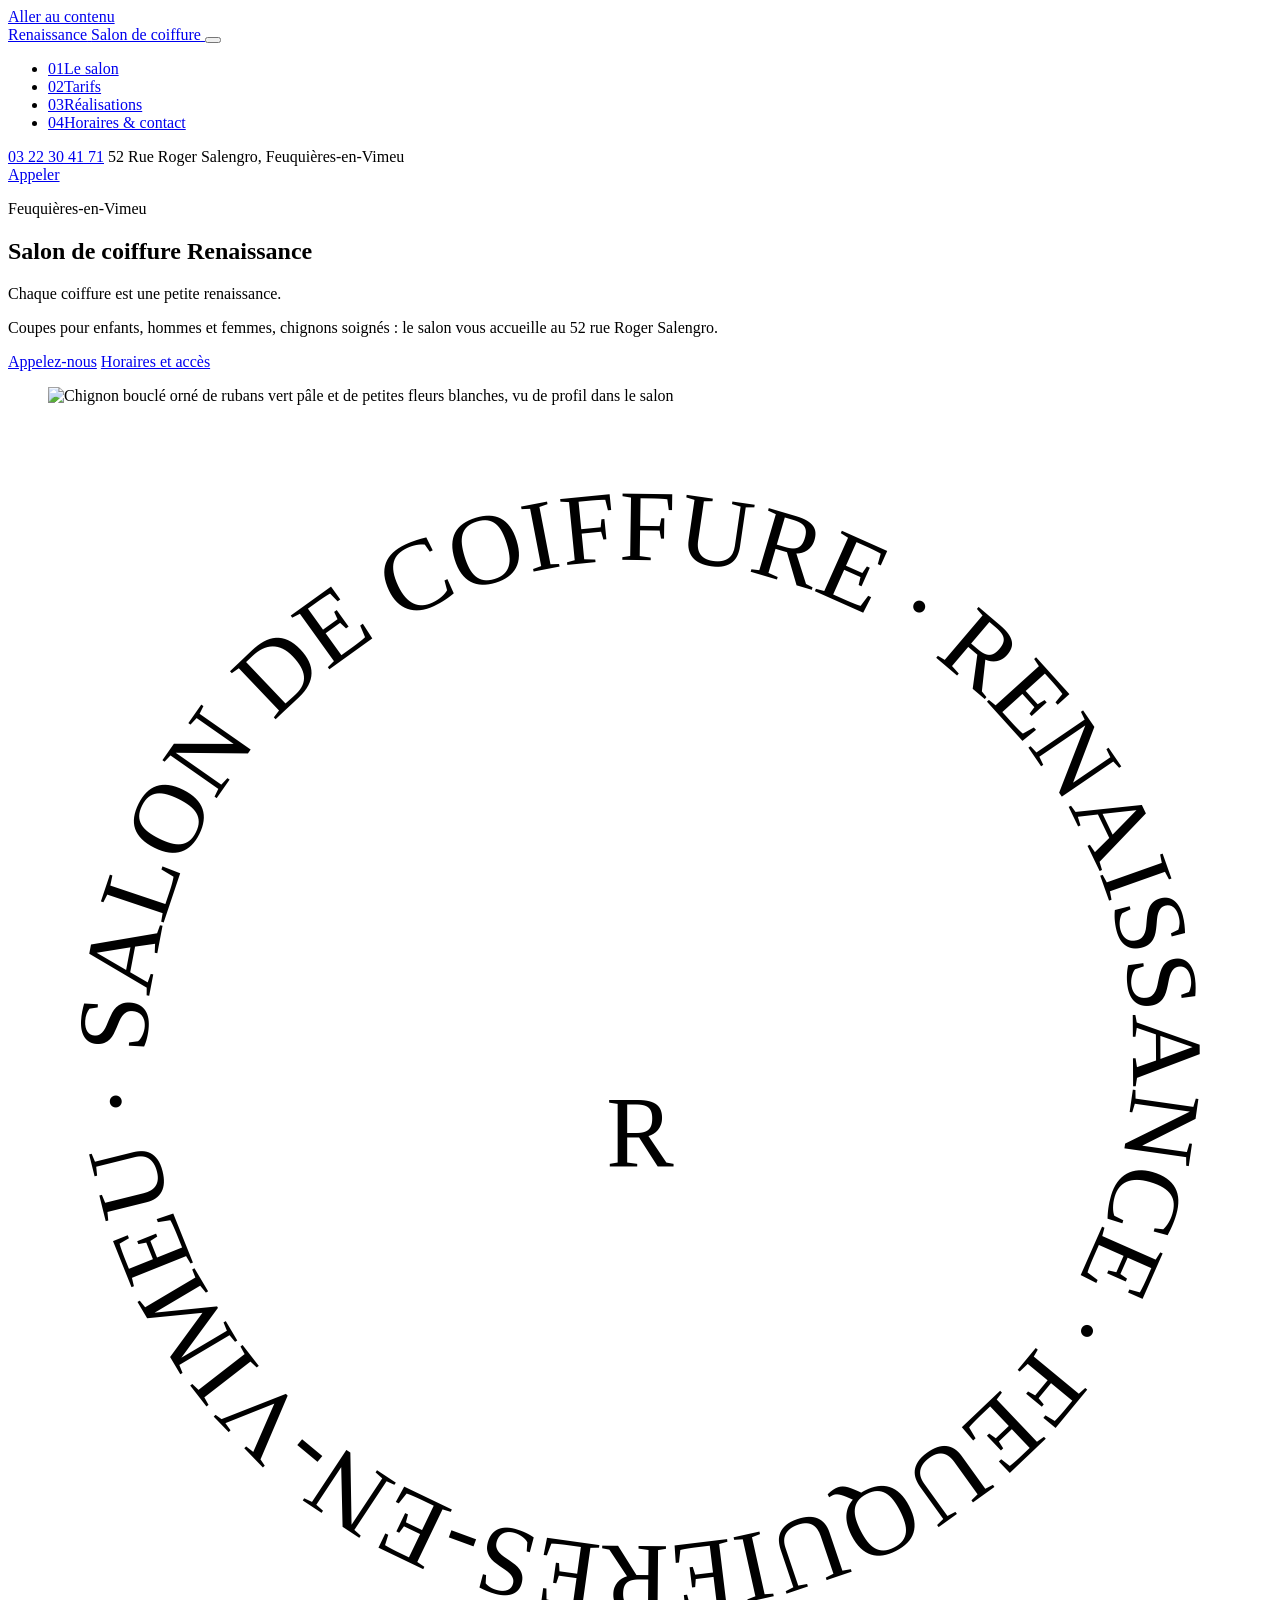
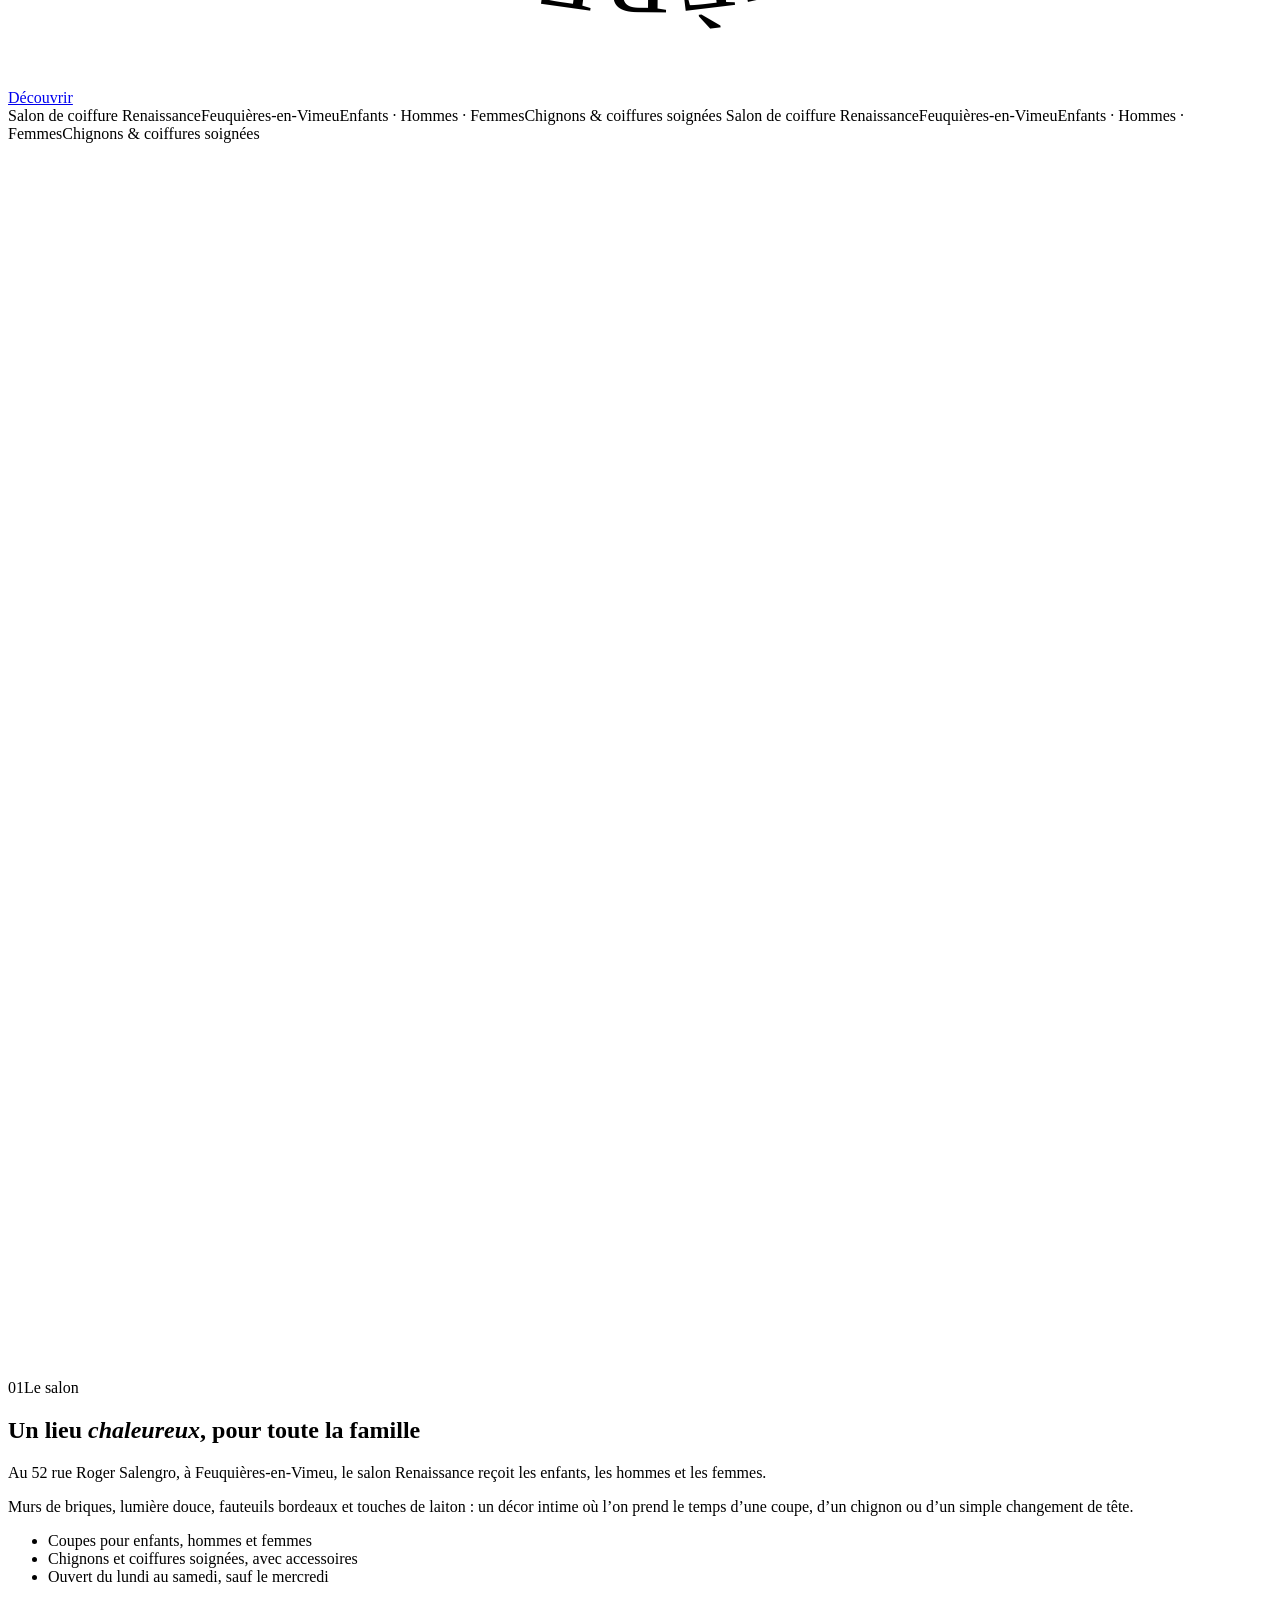
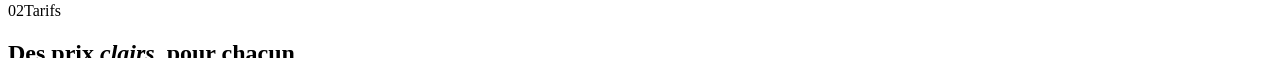
==== index.html @ 2083b1d0 "Add files via upload" ====
<!DOCTYPE html>
<html lang="fr">
<head>
  <meta charset="utf-8">
  <meta name="viewport" content="width=device-width, initial-scale=1">
  <script>
    (function () {
      var d = document.documentElement;
      d.classList.add("js");
      if (!window.matchMedia("(prefers-reduced-motion: reduce)").matches) d.classList.add("anim");
      /* Filet de sécurité : si le script principal ne démarre pas, tout reste visible. */
      setTimeout(function () { if (!window.__salonPret) d.classList.remove("anim"); }, 4000);
    })();
  </script>

  <title>Salon de coiffure Renaissance à Feuquières-en-Vimeu | Enfants, hommes, femmes</title>
  <meta name="description" content="Salon de coiffure Renaissance, 52 rue Roger Salengro à Feuquières-en-Vimeu. Coupes enfant dès 14 €, homme 18 €, femme 30 €. Horaires, tarifs et itinéraire. Appelez le 03 22 30 41 71.">
  <meta name="theme-color" content="#12080d">

  <!-- À COMPLÉTER : remplacer https://www.votre-domaine.fr par l'adresse réelle du site (canonical, Open Graph, sitemap, données structurées) -->
  <link rel="canonical" href="https://www.votre-domaine.fr/">

  <meta property="og:type" content="website">
  <meta property="og:locale" content="fr_FR">
  <meta property="og:site_name" content="Salon de coiffure Renaissance">
  <meta property="og:title" content="Salon de coiffure Renaissance à Feuquières-en-Vimeu">
  <meta property="og:description" content="Coupes pour enfants, hommes et femmes, chignons et coiffures soignées. 52 rue Roger Salengro, Feuquières-en-Vimeu.">
  <meta property="og:url" content="https://www.votre-domaine.fr/">
  <meta property="og:image" content="https://www.votre-domaine.fr/images/og-salon-renaissance.jpg">
  <meta property="og:image:width" content="1200">
  <meta property="og:image:height" content="630">
  <meta property="og:image:alt" content="Chignon orné de fleurs et de rubans réalisé au salon Renaissance">
  <meta name="twitter:card" content="summary_large_image">

  <link rel="preload" href="fonts/cormorant-garamond-latin-300-italic.woff2" as="font" type="font/woff2" crossorigin>
  <link rel="preload" href="fonts/cormorant-garamond-latin-300-normal.woff2" as="font" type="font/woff2" crossorigin>
  <link rel="preload" href="fonts/jost-latin-wght-normal.woff2" as="font" type="font/woff2" crossorigin>
  <link rel="icon" href="favicon.svg" type="image/svg+xml">
  <link rel="stylesheet" href="css/style.css">

  <script type="application/ld+json">
  {
    "@context": "https://schema.org",
    "@type": "HairSalon",
    "name": "Salon de coiffure Renaissance",
    "url": "https://www.votre-domaine.fr/",
    "image": "https://www.votre-domaine.fr/images/og-salon-renaissance.jpg",
    "telephone": "+33322304171",
    "priceRange": "14 € - 30 €",
    "address": {
      "@type": "PostalAddress",
      "streetAddress": "52 Rue Roger Salengro",
      "postalCode": "80210",
      "addressLocality": "Feuquières-en-Vimeu",
      "addressCountry": "FR"
    },
    "openingHoursSpecification": [
      {
        "@type": "OpeningHoursSpecification",
        "dayOfWeek": ["Monday", "Tuesday", "Friday"],
        "opens": "09:00",
        "closes": "19:00"
      },
      {
        "@type": "OpeningHoursSpecification",
        "dayOfWeek": "Thursday",
        "opens": "09:00",
        "closes": "13:00"
      },
      {
        "@type": "OpeningHoursSpecification",
        "dayOfWeek": "Saturday",
        "opens": "08:30",
        "closes": "17:00"
      }
    ]
  }
  </script>
</head>

<body>
  <a class="lien-evitement" href="#contenu">Aller au contenu</a>
  <div class="progression" id="progression" aria-hidden="true"></div>

  <!-- ===== En-tête ===== -->
  <header class="entete entete--menu" id="entete">
    <div class="conteneur entete__interieur">
      <a class="logo" href="#accueil" aria-label="Salon de coiffure Renaissance, retour à l’accueil">
        <span class="logo__nom">Renaissance</span>
        <span class="logo__baseline">Salon de coiffure</span>
      </a>

      <button class="burger" type="button" aria-expanded="false" aria-controls="menu" aria-label="Ouvrir le menu">
        <span class="burger__trait"></span>
        <span class="burger__trait"></span>
      </button>

      <nav class="menu" id="menu" aria-label="Navigation principale">
        <ul class="menu__liste">
          <li style="--i:1"><a href="#salon"><span class="menu__num">01</span>Le salon</a></li>
          <li style="--i:2"><a href="#tarifs"><span class="menu__num">02</span>Tarifs</a></li>
          <li style="--i:3"><a href="#realisations"><span class="menu__num">03</span>Réalisations</a></li>
          <li style="--i:4"><a href="#contact"><span class="menu__num">04</span>Horaires &amp; contact</a></li>
        </ul>
        <div class="menu__pied">
          <a href="tel:+33322304171">03&nbsp;22&nbsp;30&nbsp;41&nbsp;71</a>
          <span>52 Rue Roger Salengro, Feuquières-en-Vimeu</span>
        </div>
      </nav>

      <a class="entete__appel" href="tel:+33322304171">Appeler</a>
    </div>
  </header>

  <main id="contenu">

    <!-- ===== Accueil ===== -->
    <section class="hero" id="accueil" aria-labelledby="titre-accueil">
      <div class="conteneur hero__grille">
        <div class="hero__texte">
          <p class="surtitre" data-reveal>Feuquières-en-Vimeu</p>

          <h1 class="hero__titre" id="titre-accueil" aria-label="Salon de coiffure Renaissance">
            <span class="hero__sur" data-reveal style="--d:.1s">Salon de coiffure</span>
            <span class="hero__nom" data-split data-reveal>Renaissance</span>
          </h1>

          <p class="hero__devise" data-reveal style="--d:.9s">Chaque coiffure est une petite renaissance.</p>
          <p class="hero__lede" data-reveal style="--d:1.05s">Coupes pour enfants, hommes et femmes, chignons soignés : le salon vous accueille au 52 rue Roger Salengro.</p>

          <p class="statut" id="statut" hidden data-reveal style="--d:1.15s">
            <span class="statut__point" aria-hidden="true"></span>
            <span id="statut-texte"></span>
          </p>

          <div class="actions" data-reveal style="--d:1.25s">
            <a class="bouton bouton--or" href="tel:+33322304171"><span>Appelez-nous</span></a>
            <a class="bouton bouton--ligne" href="#contact"><span>Horaires et accès</span></a>
          </div>
        </div>

        <div class="hero__visuel">
          <div class="cadre-or">
            <figure class="arche" data-reveal="image" style="--d:.2s">
              <div class="parallaxe" data-parallax="1">
                <img
                  src="images/chignon-fleurs-profil-800.webp"
                  srcset="images/chignon-fleurs-profil-480.webp 480w, images/chignon-fleurs-profil-800.webp 800w, images/chignon-fleurs-profil-1200.webp 1200w"
                  sizes="(min-width: 900px) 440px, 80vw"
                  width="800" height="1067"
                  fetchpriority="high"
                  alt="Chignon bouclé orné de rubans vert pâle et de petites fleurs blanches, vu de profil dans le salon">
              </div>
            </figure>
          </div>

          <svg class="sceau" viewBox="0 0 200 200" aria-hidden="true" focusable="false">
            <defs>
              <path id="cercle" d="M100,100 m-78,0 a78,78 0 1,1 156,0 a78,78 0 1,1 -156,0"/>
            </defs>
            <text>
              <textPath href="#cercle" textLength="484" lengthAdjust="spacing">SALON DE COIFFURE · RENAISSANCE · FEUQUIÈRES-EN-VIMEU ·</textPath>
            </text>
            <text class="sceau__r" x="100" y="118" text-anchor="middle">R</text>
          </svg>
        </div>
      </div>

      <a class="hero__defiler" href="#salon" aria-label="Découvrir le salon">
        <span>Découvrir</span>
        <span class="hero__defiler-trait" aria-hidden="true"></span>
      </a>
    </section>

    <!-- ===== Bandeau défilant ===== -->
    <div class="ruban" aria-hidden="true">
      <div class="ruban__piste">
        <span>Salon de coiffure Renaissance</span><i></i><span>Feuquières-en-Vimeu</span><i></i><span>Enfants · Hommes · Femmes</span><i></i><span>Chignons &amp; coiffures soignées</span><i></i>
        <span>Salon de coiffure Renaissance</span><i></i><span>Feuquières-en-Vimeu</span><i></i><span>Enfants · Hommes · Femmes</span><i></i><span>Chignons &amp; coiffures soignées</span><i></i>
      </div>
    </div>

    <!-- ===== Le salon ===== -->
    <section class="section section--ivoire" id="salon" aria-labelledby="titre-salon">
      <div class="conteneur salon__grille">
        <div class="salon__visuel">
          <div class="cadre-or cadre-or--bas">
            <figure class="arche" data-reveal="image">
              <div class="parallaxe" data-parallax="1">
                <img
                  src="images/coiffeuse-salon-chignon-800.webp"
                  srcset="images/coiffeuse-salon-chignon-480.webp 480w, images/coiffeuse-salon-chignon-800.webp 800w, images/coiffeuse-salon-chignon-1200.webp 1200w"
                  sizes="(min-width: 900px) 40vw, 80vw"
                  width="800" height="1200"
                  loading="lazy"
                  alt="Une coiffeuse du salon fixe un chignon bouclé aux reflets rouges avec de la laque, devant un mur de briques et un grand miroir">
              </div>
            </figure>
          </div>
        </div>

        <div class="salon__texte">
          <p class="numero" data-reveal><span class="numero__n">01</span><span class="numero__ligne"></span>Le salon</p>
          <h2 id="titre-salon" data-reveal style="--d:.08s">Un lieu <em>chaleureux</em>, pour toute la famille</h2>
          <p data-reveal style="--d:.16s">Au 52 rue Roger Salengro, à Feuquières-en-Vimeu, le salon Renaissance reçoit les enfants, les hommes et les femmes.</p>
          <p data-reveal style="--d:.24s">Murs de briques, lumière douce, fauteuils bordeaux et touches de laiton : un décor intime où l’on prend le temps d’une coupe, d’un chignon ou d’un simple changement de tête.</p>

          <ul class="atouts">
            <li data-reveal style="--d:.32s">Coupes pour enfants, hommes et femmes</li>
            <li data-reveal style="--d:.4s">Chignons et coiffures soignées, avec accessoires</li>
            <li data-reveal style="--d:.48s">Ouvert du lundi au samedi, sauf le mercredi</li>
          </ul>
        </div>
      </div>
    </section>

    <!-- ===== Tarifs ===== -->
    <section class="section section--nuit section--arches" id="tarifs" aria-labelledby="titre-tarifs">
      <div class="conteneur tarifs">
        <div class="tarifs__entete">
          <p class="numero" data-reveal><span class="numero__n">02</span><span class="numero__ligne"></span>Tarifs</p>
          <h2 id="titre-tarifs" data-reveal style="--d:.08s">Des prix <em>clairs</em>, pour chacun</h2>
          <p data-reveal style="--d:.16s">Les tarifs du salon, selon le public.</p>
          <!-- À COMPLÉTER : préciser ce que comprend chaque tarif (coupe seule, shampoing, brushing…) -->
        </div>

        <ul class="tarifs__liste">
          <li class="tarif" data-reveal>
            <span class="tarif__nom">Enfant</span>
            <span class="tarif__trait" aria-hidden="true"></span>
            <span class="tarif__prix">14&nbsp;€</span>
          </li>
          <li class="tarif" data-reveal style="--d:.12s">
            <span class="tarif__nom">Homme</span>
            <span class="tarif__trait" aria-hidden="true"></span>
            <span class="tarif__prix">18&nbsp;€</span>
          </li>
          <li class="tarif" data-reveal style="--d:.24s">
            <span class="tarif__nom">Femme</span>
            <span class="tarif__trait" aria-hidden="true"></span>
            <span class="tarif__prix">30&nbsp;€</span>
          </li>
        </ul>

        <p class="tarifs__note" data-reveal style="--d:.3s">Une question sur une prestation ou un tarif ? Appelez le salon au <a href="tel:+33322304171">03&nbsp;22&nbsp;30&nbsp;41&nbsp;71</a>.</p>
      </div>
    </section>

    <!-- ===== Réalisations ===== -->
    <section class="section section--ivoire" id="realisations" aria-labelledby="titre-realisations">
      <div class="conteneur">
        <div class="entete-section">
          <div>
            <p class="numero" data-reveal><span class="numero__n">03</span><span class="numero__ligne"></span>Réalisations</p>
            <h2 id="titre-realisations" data-reveal style="--d:.08s">Quelques <em>coiffures</em> du salon</h2>
          </div>
          <p data-reveal style="--d:.16s">Carrés, boucles, chignons fleuris : un aperçu du travail réalisé au salon. Touchez une photo pour l’agrandir.</p>
        </div>

        <ul class="galerie">
          <li class="galerie__case galerie__case--1">
            <button class="galerie__item" type="button"
              data-grand="images/coupe-carre-meches-1200.webp"
              data-legende="Carré structuré, mèches caramel"
              data-alt="Vue de dos d’un carré court et arrondi aux mèches caramel, nuque dégradée, dans le salon">
              <span class="galerie__cadre" data-reveal="image">
                <img src="images/coupe-carre-meches-800.webp"
                  srcset="images/coupe-carre-meches-480.webp 480w, images/coupe-carre-meches-800.webp 800w"
                  sizes="(min-width: 900px) 24vw, 45vw"
                  width="800" height="1067" loading="lazy"
                  alt="Vue de dos d’un carré court et arrondi aux mèches caramel, nuque dégradée, dans le salon">
              </span>
              <span class="galerie__legende">Carré structuré, mèches caramel</span>
            </button>
          </li>
          <li class="galerie__case galerie__case--2">
            <button class="galerie__item" type="button"
              data-grand="images/coupe-boucles-degrade-1200.webp"
              data-legende="Dessus bouclé, nuque dégradée"
              data-alt="Vue de dos d’une coupe courte avec un dessus aux boucles serrées et une nuque dégradée, résultat après la coiffure">
              <span class="galerie__cadre" data-reveal="image" style="--d:.12s">
                <img src="images/coupe-boucles-degrade-800.webp"
                  srcset="images/coupe-boucles-degrade-480.webp 480w, images/coupe-boucles-degrade-800.webp 800w"
                  sizes="(min-width: 900px) 24vw, 45vw"
                  width="800" height="955" loading="lazy"
                  alt="Vue de dos d’une coupe courte avec un dessus aux boucles serrées et une nuque dégradée, résultat après la coiffure">
              </span>
              <span class="galerie__legende">Dessus bouclé, nuque dégradée</span>
            </button>
          </li>
          <li class="galerie__case galerie__case--3">
            <button class="galerie__item" type="button"
              data-grand="images/chignon-fleurs-dos-1200.webp"
              data-legende="Chignon aux rubans et petites fleurs"
              data-alt="Vue de dos d’un chignon bouclé décoré de rubans vert pâle et de petites fleurs blanches sur une tige dorée">
              <span class="galerie__cadre" data-reveal="image" style="--d:.24s">
                <img src="images/chignon-fleurs-dos-800.webp"
                  srcset="images/chignon-fleurs-dos-480.webp 480w, images/chignon-fleurs-dos-800.webp 800w"
                  sizes="(min-width: 900px) 24vw, 45vw"
                  width="800" height="1067" loading="lazy"
                  alt="Vue de dos d’un chignon bouclé décoré de rubans vert pâle et de petites fleurs blanches sur une tige dorée">
              </span>
              <span class="galerie__legende">Chignon aux rubans et petites fleurs</span>
            </button>
          </li>
          <li class="galerie__case galerie__case--4">
            <button class="galerie__item" type="button"
              data-grand="images/coiffeuse-mains-boucles-1200.webp"
              data-legende="Boucles souples, mèches blondes"
              data-alt="Les mains d’une coiffeuse façonnent le haut d’une longue chevelure bouclée aux mèches blondes">
              <span class="galerie__cadre" data-reveal="image" style="--d:.36s">
                <img src="images/coiffeuse-mains-boucles-800.webp"
                  srcset="images/coiffeuse-mains-boucles-480.webp 480w, images/coiffeuse-mains-boucles-800.webp 800w"
                  sizes="(min-width: 900px) 24vw, 45vw"
                  width="800" height="1200" loading="lazy"
                  alt="Les mains d’une coiffeuse façonnent le haut d’une longue chevelure bouclée aux mèches blondes">
              </span>
              <span class="galerie__legende">Boucles souples, mèches blondes</span>
            </button>
          </li>
        </ul>
      </div>
    </section>

    <!-- ===== Horaires & contact ===== -->
    <section class="section section--noir section--arches" id="contact" aria-labelledby="titre-contact">
      <div class="conteneur contact">
        <div class="contact__texte">
          <p class="numero" data-reveal><span class="numero__n">04</span><span class="numero__ligne"></span>Horaires &amp; contact</p>
          <h2 id="titre-contact" data-reveal style="--d:.08s">Passez nous voir, <em>ou appelez-nous</em></h2>
          <p data-reveal style="--d:.16s">Une question, un renseignement ? Le plus simple reste un coup de téléphone.</p>

          <a class="contact__tel" href="tel:+33322304171" data-reveal style="--d:.24s">03&nbsp;22&nbsp;30&nbsp;41&nbsp;71</a>

          <address class="contact__adresse" data-reveal style="--d:.32s">
            Salon de coiffure Renaissance<br>
            52 Rue Roger Salengro<br>
            80210 Feuquières-en-Vimeu
          </address>
          <!-- À COMPLÉTER : adresse e-mail du salon. Aucun e-mail n'était fourni dans le document.
          <p class="contact__mail"><a href="mailto:ADRESSE@A-COMPLETER.fr">ADRESSE@A-COMPLETER.fr</a></p>
          (puis ajouter un bouton « Écrivez-nous » : <a class="bouton bouton--ligne" href="mailto:ADRESSE@A-COMPLETER.fr"><span>Écrivez-nous</span></a>)
          -->

          <div class="actions" data-reveal style="--d:.4s">
            <a class="bouton bouton--or" href="tel:+33322304171"><span>Appelez-nous</span></a>
            <a class="bouton bouton--ligne" href="https://www.google.com/maps/dir/?api=1&amp;destination=52+Rue+Roger+Salengro+80210+Feuqui%C3%A8res-en-Vimeu" target="_blank" rel="noopener"><span>Itinéraire Google&nbsp;Maps</span></a>
            <a class="bouton bouton--ligne" href="https://www.openstreetmap.org/search?query=52%20Rue%20Roger%20Salengro%2C%2080210%20Feuqui%C3%A8res-en-Vimeu" target="_blank" rel="noopener"><span>OpenStreetMap</span></a>
          </div>
        </div>

        <div class="horaires-carte" data-reveal style="--d:.2s">
          <h3>Horaires d’ouverture</h3>
          <table class="horaires" id="horaires">
            <caption class="visuellement-cache">Horaires d’ouverture du salon</caption>
            <tbody>
              <tr data-jour="1"><th scope="row">Lundi</th><td>9 h – 19 h</td></tr>
              <tr data-jour="2"><th scope="row">Mardi</th><td>9 h – 19 h</td></tr>
              <tr data-jour="3" class="ferme"><th scope="row">Mercredi</th><td>Fermé</td></tr>
              <tr data-jour="4"><th scope="row">Jeudi</th><td>9 h – 13 h</td></tr>
              <tr data-jour="5"><th scope="row">Vendredi</th><td>9 h – 19 h</td></tr>
              <tr data-jour="6"><th scope="row">Samedi</th><td>8 h 30 – 17 h</td></tr>
              <tr data-jour="0" class="ferme"><th scope="row">Dimanche</th><td>Fermé</td></tr>
            </tbody>
          </table>
        </div>
      </div>
    </section>
  </main>

  <!-- ===== Pied de page ===== -->
  <footer class="pied">
    <div class="conteneur">
      <p class="pied__mot" aria-hidden="true">Renaissance</p>
      <div class="pied__grille">
        <div>
          <p class="pied__titre">Salon de coiffure Renaissance</p>
          <address>52 Rue Roger Salengro<br>80210 Feuquières-en-Vimeu</address>
        </div>
        <ul>
          <li><a href="#salon">Le salon</a></li>
          <li><a href="#tarifs">Tarifs</a></li>
          <li><a href="#realisations">Réalisations</a></li>
          <li><a href="#contact">Horaires &amp; contact</a></li>
        </ul>
        <ul>
          <li><a href="tel:+33322304171">03 22 30 41 71</a></li>
          <li><a href="mentions-legales.html">Mentions légales</a></li>
        </ul>
      </div>
      <p class="pied__bas">© 2026 Salon de coiffure Renaissance. Photographies : salon Renaissance et Laurie Photographie.</p>
    </div>
  </footer>

  <!-- Barre d'appel visible sur mobile -->
  <div class="barre-mobile">
    <a class="bouton bouton--or" href="tel:+33322304171"><span>Appelez-nous</span></a>
    <a class="bouton bouton--ligne" href="https://www.google.com/maps/dir/?api=1&amp;destination=52+Rue+Roger+Salengro+80210+Feuqui%C3%A8res-en-Vimeu" target="_blank" rel="noopener"><span>Itinéraire</span></a>
  </div>

  <!-- Visionneuse photo -->
  <dialog class="lightbox" id="lightbox" aria-label="Photo agrandie" data-lenis-prevent>
    <button class="lightbox__fermer" type="button" id="lightbox-fermer" aria-label="Fermer">
      <span></span><span></span>
    </button>
    <button class="lightbox__nav lightbox__nav--prec" type="button" id="lightbox-prec" aria-label="Photo précédente">
      <svg viewBox="0 0 24 24" fill="none" stroke="currentColor" stroke-width="1.5" stroke-linecap="round" stroke-linejoin="round" aria-hidden="true"><path d="M15 5l-7 7 7 7"/></svg>
    </button>
    <figure class="lightbox__figure">
      <img id="lightbox-image" alt="" width="1200" height="1600">
      <figcaption class="lightbox__pied">
        <span id="lightbox-legende"></span>
        <span class="lightbox__compteur" id="lightbox-compteur"></span>
      </figcaption>
    </figure>
    <button class="lightbox__nav lightbox__nav--suiv" type="button" id="lightbox-suiv" aria-label="Photo suivante">
      <svg viewBox="0 0 24 24" fill="none" stroke="currentColor" stroke-width="1.5" stroke-linecap="round" stroke-linejoin="round" aria-hidden="true"><path d="M9 5l7 7-7 7"/></svg>
    </button>
  </dialog>

  <script src="js/vendor/lenis.min.js"></script>
  <script src="js/main.js" defer></script>
</body>
</html>
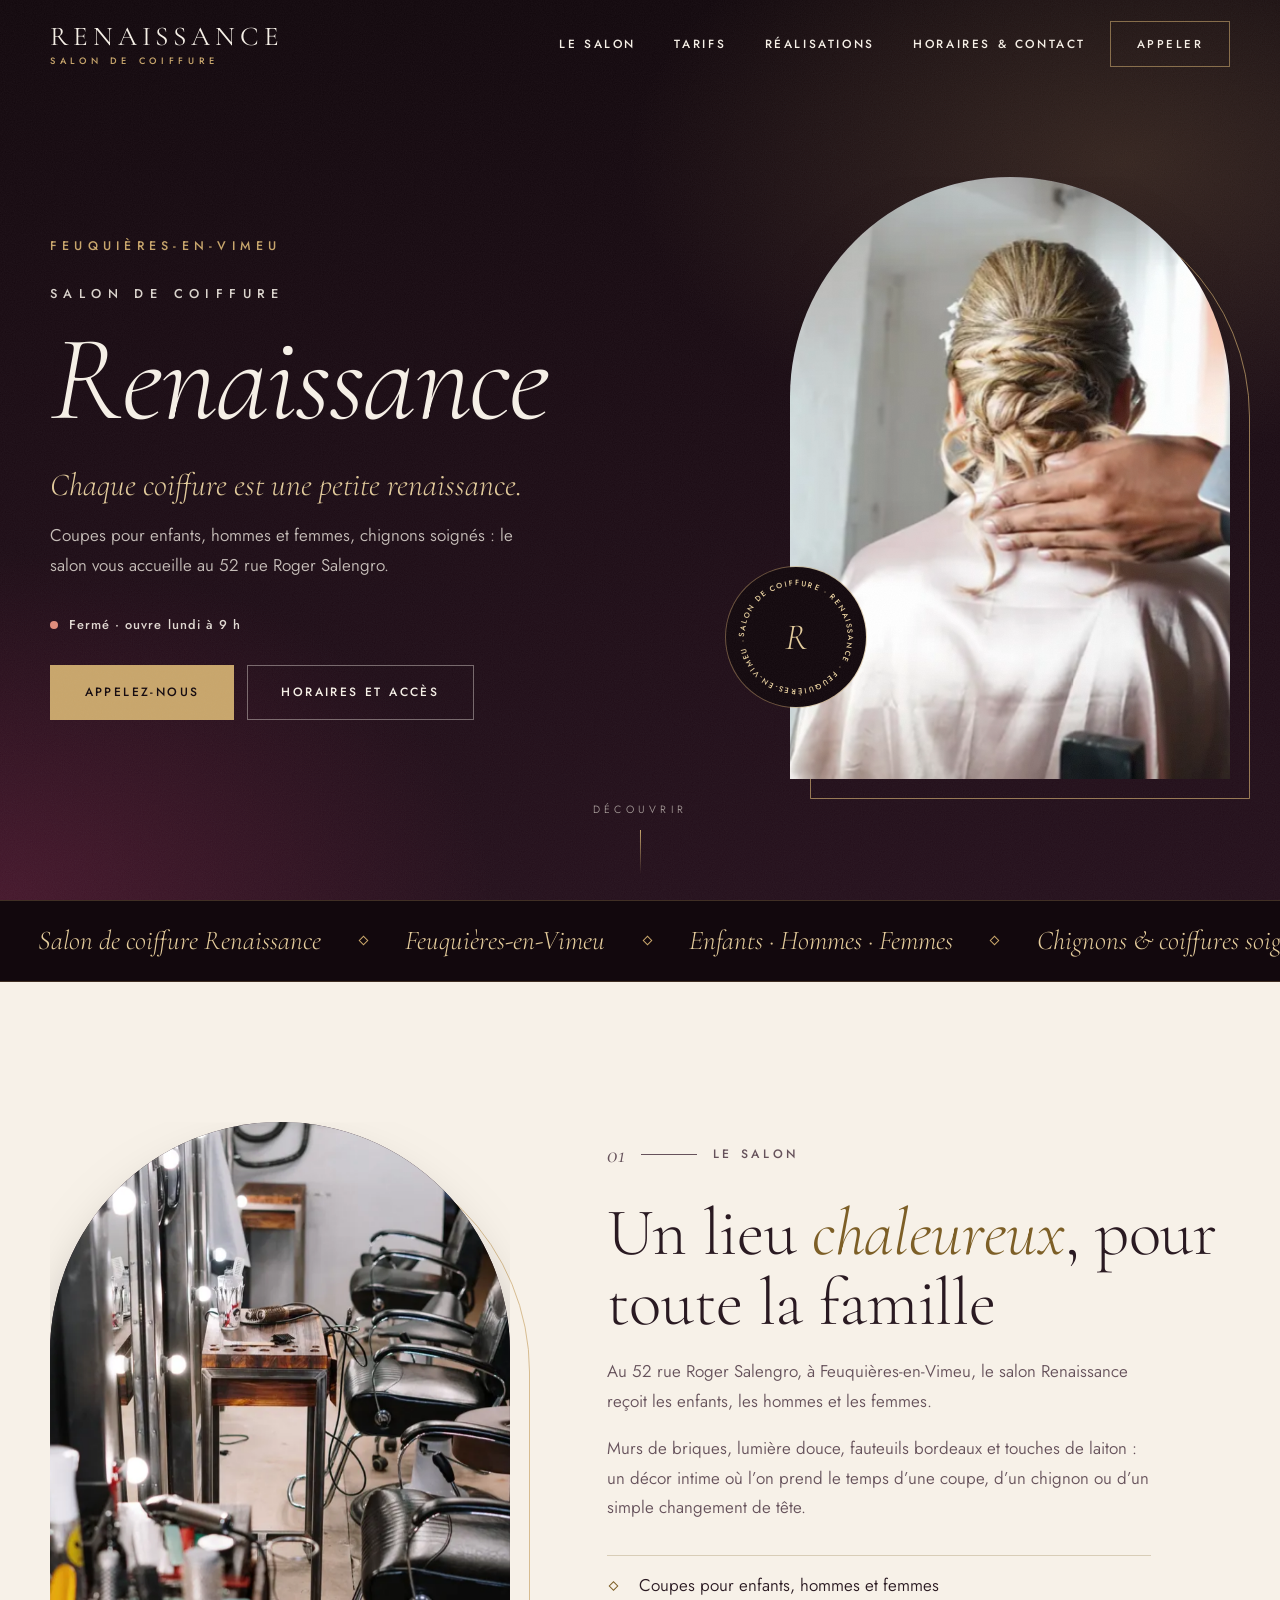
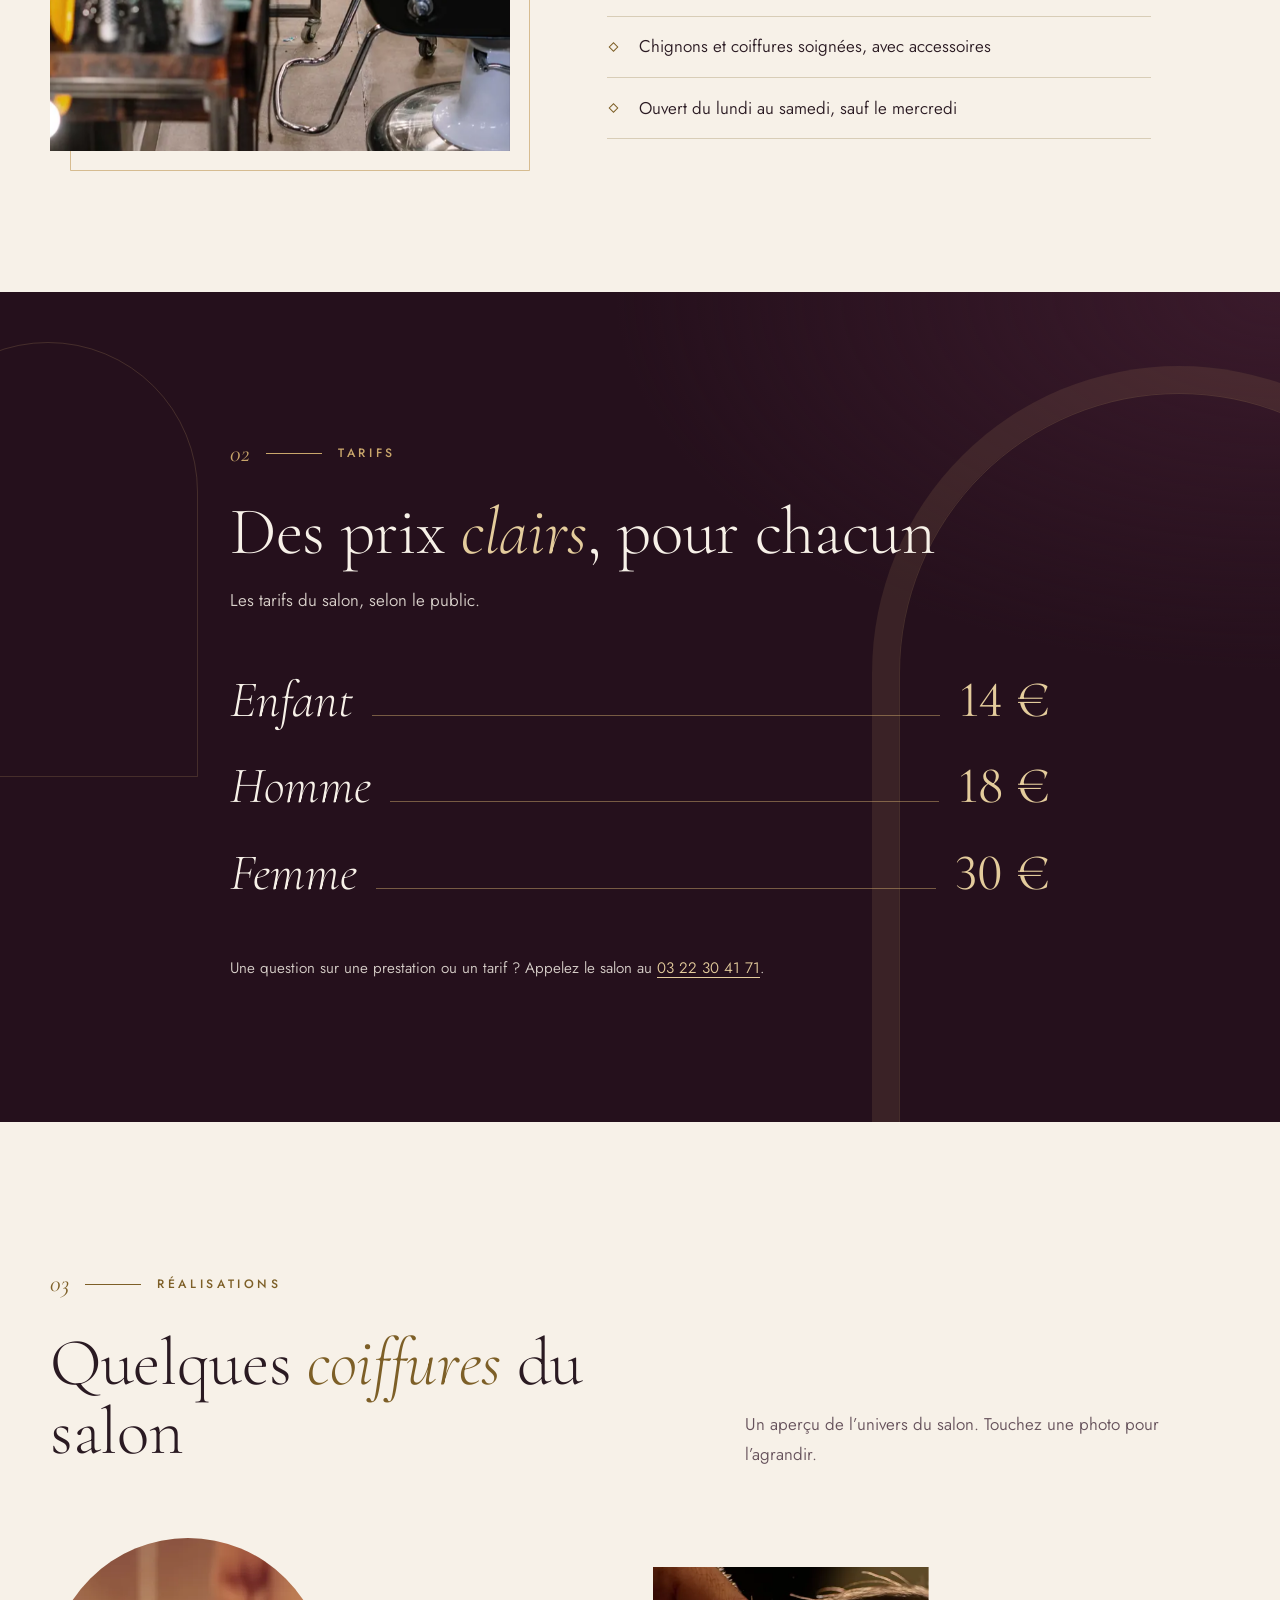
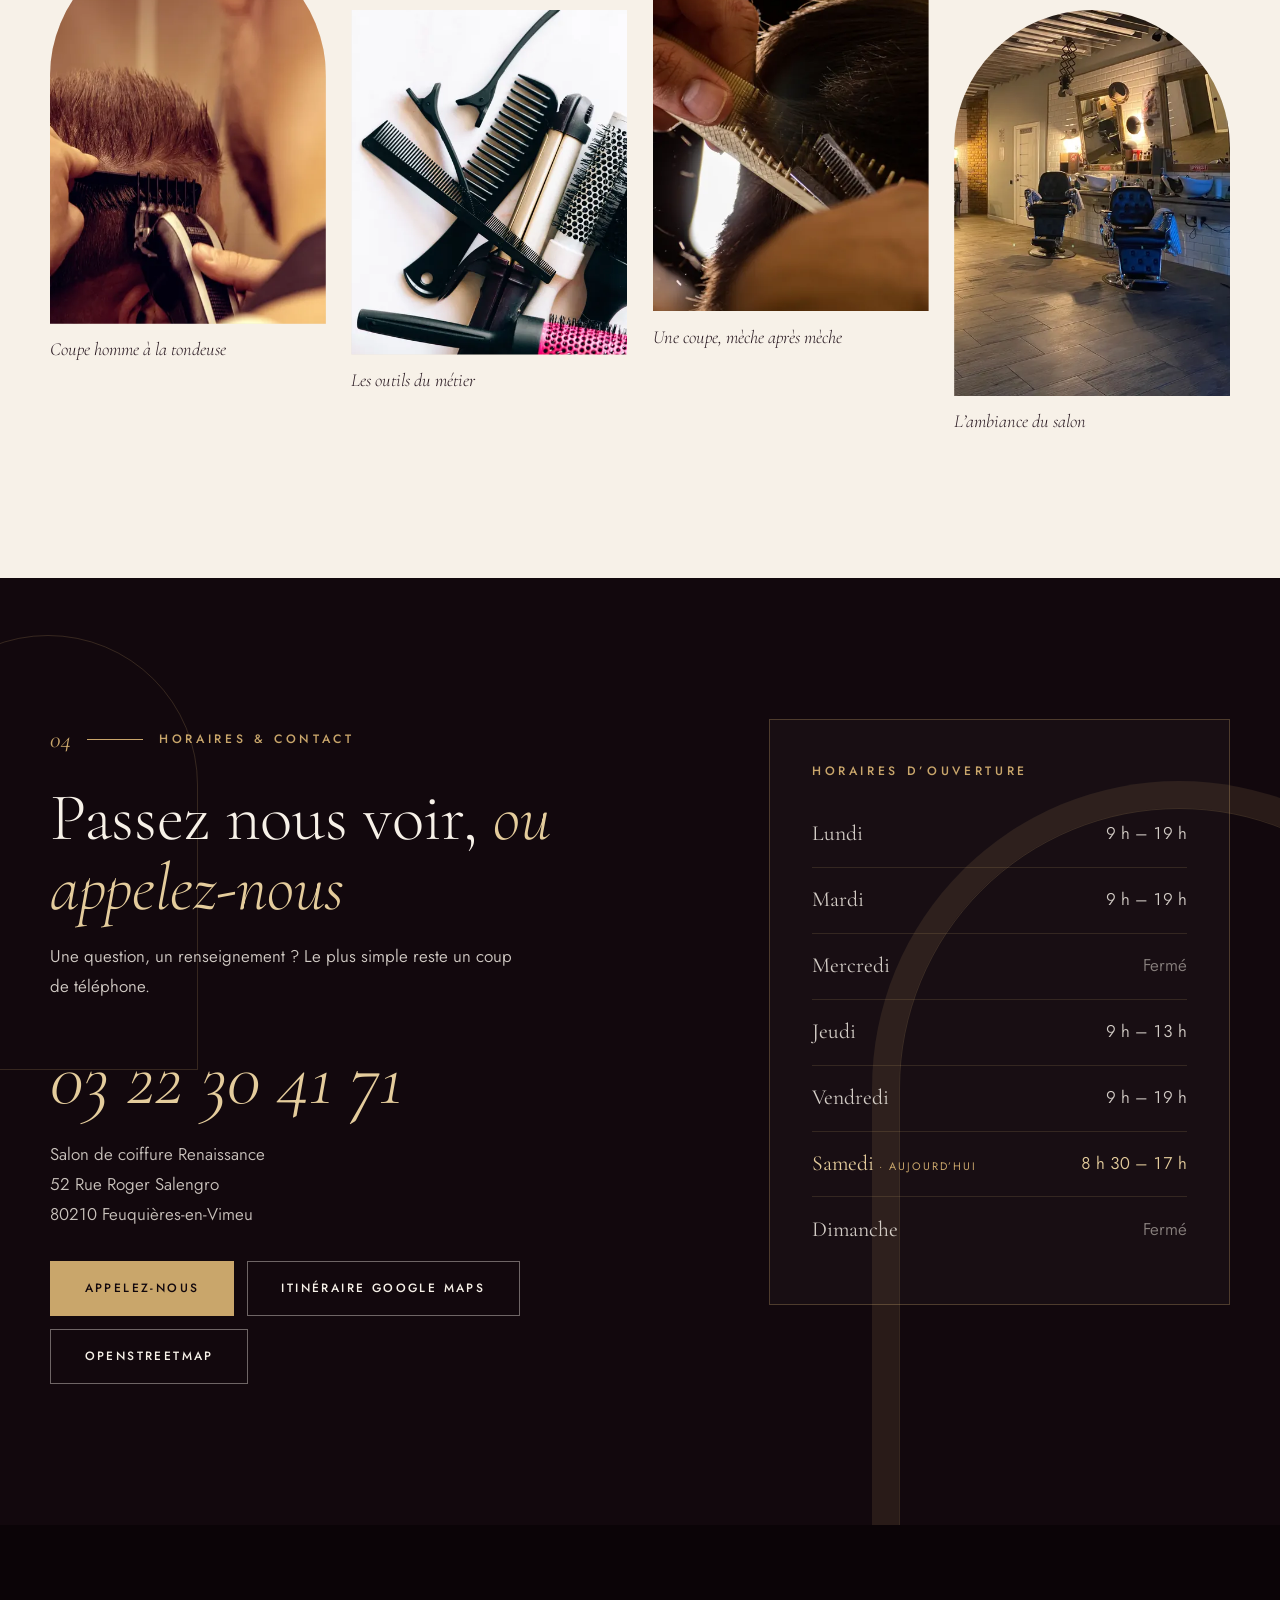
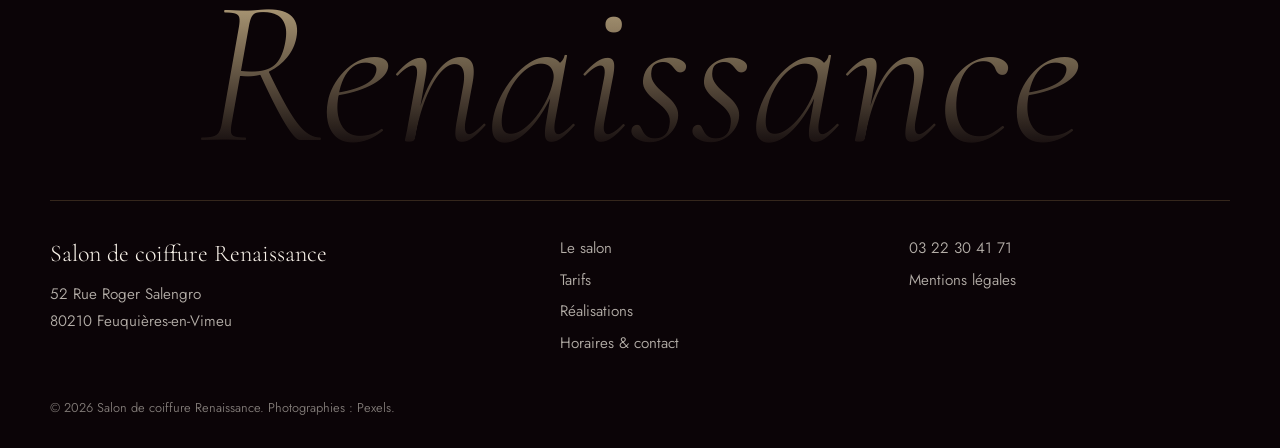
==== commit bce5c965: "Add files via upload" ====
--- a/index.html
+++ b/index.html
@@ -29,7 +29,7 @@
   <meta property="og:image" content="https://www.votre-domaine.fr/images/og-salon-renaissance.jpg">
   <meta property="og:image:width" content="1200">
   <meta property="og:image:height" content="630">
-  <meta property="og:image:alt" content="Chignon orné de fleurs et de rubans réalisé au salon Renaissance">
+  <meta property="og:image:alt" content="Chignon bas aux mèches torsadées, vu de dos">
   <meta name="twitter:card" content="summary_large_image">
 
   <link rel="preload" href="fonts/cormorant-garamond-latin-300-italic.woff2" as="font" type="font/woff2" crossorigin>
@@ -144,12 +144,12 @@
             <figure class="arche" data-reveal="image" style="--d:.2s">
               <div class="parallaxe" data-parallax="1">
                 <img
-                  src="images/chignon-fleurs-profil-800.webp"
-                  srcset="images/chignon-fleurs-profil-480.webp 480w, images/chignon-fleurs-profil-800.webp 800w, images/chignon-fleurs-profil-1200.webp 1200w"
+                  src="images/chignon-bas-tresse-800.webp"
+                  srcset="images/chignon-bas-tresse-480.webp 480w, images/chignon-bas-tresse-800.webp 800w, images/chignon-bas-tresse-1200.webp 1200w"
                   sizes="(min-width: 900px) 440px, 80vw"
                   width="800" height="1067"
                   fetchpriority="high"
-                  alt="Chignon bouclé orné de rubans vert pâle et de petites fleurs blanches, vu de profil dans le salon">
+                  alt="Chignon bas aux mèches torsadées et aux petites fleurs blanches, vu de dos pendant la coiffure">
               </div>
             </figure>
           </div>
@@ -188,12 +188,12 @@
             <figure class="arche" data-reveal="image">
               <div class="parallaxe" data-parallax="1">
                 <img
-                  src="images/coiffeuse-salon-chignon-800.webp"
-                  srcset="images/coiffeuse-salon-chignon-480.webp 480w, images/coiffeuse-salon-chignon-800.webp 800w, images/coiffeuse-salon-chignon-1200.webp 1200w"
+                  src="images/salon-fauteuils-miroirs-800.webp"
+                  srcset="images/salon-fauteuils-miroirs-480.webp 480w, images/salon-fauteuils-miroirs-800.webp 800w, images/salon-fauteuils-miroirs-1200.webp 1200w"
                   sizes="(min-width: 900px) 40vw, 80vw"
-                  width="800" height="1200"
+                  width="800" height="1067"
                   loading="lazy"
-                  alt="Une coiffeuse du salon fixe un chignon bouclé aux reflets rouges avec de la laque, devant un mur de briques et un grand miroir">
+                  alt="Rangée de fauteuils en cuir noir face à de grands miroirs entourés d’ampoules, avec un chariot de brosses et de sèche-cheveux">
               </div>
             </figure>
           </div>
@@ -254,68 +254,69 @@
             <p class="numero" data-reveal><span class="numero__n">03</span><span class="numero__ligne"></span>Réalisations</p>
             <h2 id="titre-realisations" data-reveal style="--d:.08s">Quelques <em>coiffures</em> du salon</h2>
           </div>
-          <p data-reveal style="--d:.16s">Carrés, boucles, chignons fleuris : un aperçu du travail réalisé au salon. Touchez une photo pour l’agrandir.</p>
-        </div>
-
+          <p data-reveal style="--d:.16s">Un aperçu de l’univers du salon. Touchez une photo pour l’agrandir.</p>
+        </div>
+
+        <!-- À COMPLÉTER : remplacer ces photos Pexels (provisoires) par les vraies photos du salon, avec accord de la cliente et des photographes -->
         <ul class="galerie">
           <li class="galerie__case galerie__case--1">
             <button class="galerie__item" type="button"
-              data-grand="images/coupe-carre-meches-1200.webp"
-              data-legende="Carré structuré, mèches caramel"
-              data-alt="Vue de dos d’un carré court et arrondi aux mèches caramel, nuque dégradée, dans le salon">
+              data-grand="images/coupe-tondeuse-homme-1200.webp"
+              data-legende="Coupe homme à la tondeuse"
+              data-alt="Gros plan sur la nuque d’un client dégradée à la tondeuse et au peigne">
               <span class="galerie__cadre" data-reveal="image">
-                <img src="images/coupe-carre-meches-800.webp"
-                  srcset="images/coupe-carre-meches-480.webp 480w, images/coupe-carre-meches-800.webp 800w"
+                <img src="images/coupe-tondeuse-homme-800.webp"
+                  srcset="images/coupe-tondeuse-homme-480.webp 480w, images/coupe-tondeuse-homme-800.webp 800w"
                   sizes="(min-width: 900px) 24vw, 45vw"
                   width="800" height="1067" loading="lazy"
-                  alt="Vue de dos d’un carré court et arrondi aux mèches caramel, nuque dégradée, dans le salon">
+                  alt="Gros plan sur la nuque d’un client dégradée à la tondeuse et au peigne">
               </span>
-              <span class="galerie__legende">Carré structuré, mèches caramel</span>
+              <span class="galerie__legende">Coupe homme à la tondeuse</span>
             </button>
           </li>
           <li class="galerie__case galerie__case--2">
             <button class="galerie__item" type="button"
-              data-grand="images/coupe-boucles-degrade-1200.webp"
-              data-legende="Dessus bouclé, nuque dégradée"
-              data-alt="Vue de dos d’une coupe courte avec un dessus aux boucles serrées et une nuque dégradée, résultat après la coiffure">
+              data-grand="images/outils-coiffure-1200.webp"
+              data-legende="Les outils du métier"
+              data-alt="Peignes, pinces, fer à boucler et brosses rondes posés sur un plan de travail clair">
               <span class="galerie__cadre" data-reveal="image" style="--d:.12s">
-                <img src="images/coupe-boucles-degrade-800.webp"
-                  srcset="images/coupe-boucles-degrade-480.webp 480w, images/coupe-boucles-degrade-800.webp 800w"
+                <img src="images/outils-coiffure-800.webp"
+                  srcset="images/outils-coiffure-480.webp 480w, images/outils-coiffure-800.webp 800w"
                   sizes="(min-width: 900px) 24vw, 45vw"
-                  width="800" height="955" loading="lazy"
-                  alt="Vue de dos d’une coupe courte avec un dessus aux boucles serrées et une nuque dégradée, résultat après la coiffure">
+                  width="800" height="1067" loading="lazy"
+                  alt="Peignes, pinces, fer à boucler et brosses rondes posés sur un plan de travail clair">
               </span>
-              <span class="galerie__legende">Dessus bouclé, nuque dégradée</span>
+              <span class="galerie__legende">Les outils du métier</span>
             </button>
           </li>
           <li class="galerie__case galerie__case--3">
             <button class="galerie__item" type="button"
-              data-grand="images/chignon-fleurs-dos-1200.webp"
-              data-legende="Chignon aux rubans et petites fleurs"
-              data-alt="Vue de dos d’un chignon bouclé décoré de rubans vert pâle et de petites fleurs blanches sur une tige dorée">
+              data-grand="images/peigne-meches-1200.webp"
+              data-legende="Une coupe, mèche après mèche"
+              data-alt="Gros plan d’une main qui tient une mèche de cheveux bruns avec un peigne pendant la coupe">
               <span class="galerie__cadre" data-reveal="image" style="--d:.24s">
-                <img src="images/chignon-fleurs-dos-800.webp"
-                  srcset="images/chignon-fleurs-dos-480.webp 480w, images/chignon-fleurs-dos-800.webp 800w"
+                <img src="images/peigne-meches-800.webp"
+                  srcset="images/peigne-meches-480.webp 480w, images/peigne-meches-800.webp 800w"
                   sizes="(min-width: 900px) 24vw, 45vw"
                   width="800" height="1067" loading="lazy"
-                  alt="Vue de dos d’un chignon bouclé décoré de rubans vert pâle et de petites fleurs blanches sur une tige dorée">
+                  alt="Gros plan d’une main qui tient une mèche de cheveux bruns avec un peigne pendant la coupe">
               </span>
-              <span class="galerie__legende">Chignon aux rubans et petites fleurs</span>
+              <span class="galerie__legende">Une coupe, mèche après mèche</span>
             </button>
           </li>
           <li class="galerie__case galerie__case--4">
             <button class="galerie__item" type="button"
-              data-grand="images/coiffeuse-mains-boucles-1200.webp"
-              data-legende="Boucles souples, mèches blondes"
-              data-alt="Les mains d’une coiffeuse façonnent le haut d’une longue chevelure bouclée aux mèches blondes">
+              data-grand="images/salon-ambiance-1200.webp"
+              data-legende="L’ambiance du salon"
+              data-alt="Salle de coiffure aux fauteuils noirs, grands miroirs encadrés de bois et murs de carrelage blanc">
               <span class="galerie__cadre" data-reveal="image" style="--d:.36s">
-                <img src="images/coiffeuse-mains-boucles-800.webp"
-                  srcset="images/coiffeuse-mains-boucles-480.webp 480w, images/coiffeuse-mains-boucles-800.webp 800w"
+                <img src="images/salon-ambiance-800.webp"
+                  srcset="images/salon-ambiance-480.webp 480w, images/salon-ambiance-800.webp 800w"
                   sizes="(min-width: 900px) 24vw, 45vw"
-                  width="800" height="1200" loading="lazy"
-                  alt="Les mains d’une coiffeuse façonnent le haut d’une longue chevelure bouclée aux mèches blondes">
+                  width="800" height="1067" loading="lazy"
+                  alt="Salle de coiffure aux fauteuils noirs, grands miroirs encadrés de bois et murs de carrelage blanc">
               </span>
-              <span class="galerie__legende">Boucles souples, mèches blondes</span>
+              <span class="galerie__legende">L’ambiance du salon</span>
             </button>
           </li>
         </ul>
@@ -388,7 +389,7 @@
           <li><a href="mentions-legales.html">Mentions légales</a></li>
         </ul>
       </div>
-      <p class="pied__bas">© 2026 Salon de coiffure Renaissance. Photographies : salon Renaissance et Laurie Photographie.</p>
+      <p class="pied__bas">© 2026 Salon de coiffure Renaissance. Photographies : Pexels.</p>
     </div>
   </footer>
 
--- a/css/style.css
+++ b/css/style.css
@@ -0,0 +1,1518 @@
+/* ==========================================================================
+   Salon de coiffure Renaissance — feuille de style
+   Direction : luxe discret. Noir bordeaux, ivoire, or champagne.
+   Titres : Cormorant Garamond (auto-hébergée). Texte : Jost (auto-hébergée).
+   Mobile-first.
+   ========================================================================== */
+
+/* ---------- Polices (auto-hébergées, aucun appel à un service tiers) ---------- */
+
+@font-face {
+  font-family: "Cormorant Garamond";
+  font-style: normal;
+  font-weight: 300;
+  font-display: swap;
+  src: url("../fonts/cormorant-garamond-latin-300-normal.woff2") format("woff2");
+}
+@font-face {
+  font-family: "Cormorant Garamond";
+  font-style: italic;
+  font-weight: 300;
+  font-display: swap;
+  src: url("../fonts/cormorant-garamond-latin-300-italic.woff2") format("woff2");
+}
+@font-face {
+  font-family: "Cormorant Garamond";
+  font-style: normal;
+  font-weight: 400;
+  font-display: swap;
+  src: url("../fonts/cormorant-garamond-latin-400-normal.woff2") format("woff2");
+}
+@font-face {
+  font-family: "Cormorant Garamond";
+  font-style: italic;
+  font-weight: 400;
+  font-display: swap;
+  src: url("../fonts/cormorant-garamond-latin-400-italic.woff2") format("woff2");
+}
+@font-face {
+  font-family: "Cormorant Garamond";
+  font-style: normal;
+  font-weight: 500;
+  font-display: swap;
+  src: url("../fonts/cormorant-garamond-latin-500-normal.woff2") format("woff2");
+}
+@font-face {
+  font-family: "Cormorant Garamond";
+  font-style: italic;
+  font-weight: 500;
+  font-display: swap;
+  src: url("../fonts/cormorant-garamond-latin-500-italic.woff2") format("woff2");
+}
+@font-face {
+  font-family: "Jost";
+  font-style: normal;
+  font-weight: 100 900;
+  font-display: swap;
+  src: url("../fonts/jost-latin-wght-normal.woff2") format("woff2");
+}
+
+/* ---------- Variables ---------- */
+
+:root {
+  --noir: #12080d;
+  --nuit: #25101c;
+  --nuit-clair: #3a1a2b;
+  --ivoire: #f7f1e8;
+  --ivoire-2: #efe5d6;
+  --or: #c9a66b;
+  --or-clair: #e4cc9c;
+  --or-texte: #7d5f27;
+  --texte: #2a1a22;
+  --texte-doux: #66525b;
+
+  --f-titre: "Cormorant Garamond", "Iowan Old Style", "Palatino Linotype", Georgia, serif;
+  --f-texte: "Jost", system-ui, -apple-system, "Segoe UI", Roboto, Arial, sans-serif;
+
+  --ease-out: cubic-bezier(0.16, 1, 0.3, 1);
+  --ease-soft: cubic-bezier(0.65, 0, 0.35, 1);
+  --largeur: 1180px;
+  --h-entete: 72px;
+}
+
+*,
+*::before,
+*::after {
+  box-sizing: border-box;
+}
+
+html {
+  scroll-behavior: smooth;
+  scroll-padding-top: 80px;
+  -webkit-text-size-adjust: 100%;
+}
+
+/* Défilement fluide géré par Lenis : on neutralise le défilement natif */
+html.lenis,
+html.lenis body {
+  height: auto;
+}
+.lenis.lenis-smooth {
+  scroll-behavior: auto !important;
+}
+.lenis:not(.lenis-autoToggle).lenis-stopped {
+  overflow: clip;
+}
+.lenis [data-lenis-prevent] {
+  overscroll-behavior: contain;
+}
+html.menu-ouvert {
+  overflow: hidden;
+}
+
+body {
+  margin: 0;
+  font-family: var(--f-texte);
+  font-size: 1.0625rem;
+  font-weight: 360;
+  line-height: 1.75;
+  color: var(--texte);
+  background: var(--ivoire);
+  padding-bottom: 76px;
+  -webkit-font-smoothing: antialiased;
+  -moz-osx-font-smoothing: grayscale;
+  text-rendering: optimizeLegibility;
+}
+
+/* Grain très léger : donne de la matière aux aplats */
+body::after {
+  content: "";
+  position: fixed;
+  inset: 0;
+  z-index: 300;
+  pointer-events: none;
+  opacity: 0.06;
+  background-image: url("data:image/svg+xml;utf8,<svg xmlns='http://www.w3.org/2000/svg' width='180' height='180'><filter id='n'><feTurbulence type='fractalNoise' baseFrequency='0.9' numOctaves='2' stitchTiles='stitch'/><feColorMatrix values='0 0 0 0 0.5  0 0 0 0 0.5  0 0 0 0 0.5  0 0 0 1 0'/></filter><rect width='100%' height='100%' filter='url(%23n)'/></svg>");
+}
+
+img {
+  display: block;
+  max-width: 100%;
+  height: auto;
+}
+
+a {
+  color: inherit;
+}
+
+::selection {
+  background: var(--or);
+  color: var(--noir);
+}
+
+:focus-visible {
+  outline: 2px solid var(--or);
+  outline-offset: 4px;
+}
+
+h1,
+h2,
+h3,
+p {
+  margin-top: 0;
+}
+
+h2 {
+  margin-bottom: 1.2rem;
+  font-family: var(--f-titre);
+  font-size: clamp(2.4rem, 6vw, 4.2rem);
+  font-weight: 300;
+  line-height: 1.04;
+  letter-spacing: -0.005em;
+}
+
+h2 em {
+  font-style: italic;
+  font-weight: 300;
+  color: var(--or-texte);
+}
+
+.conteneur {
+  width: min(100% - 3rem, var(--largeur));
+  margin-inline: auto;
+}
+
+.visuellement-cache {
+  position: absolute;
+  width: 1px;
+  height: 1px;
+  margin: -1px;
+  padding: 0;
+  overflow: hidden;
+  clip: rect(0 0 0 0);
+  white-space: nowrap;
+  border: 0;
+}
+
+.lien-evitement {
+  position: fixed;
+  left: 1rem;
+  top: -5rem;
+  z-index: 400;
+  padding: 0.8rem 1.2rem;
+  background: var(--or);
+  color: var(--noir);
+  text-decoration: none;
+}
+.lien-evitement:focus {
+  top: 1rem;
+}
+
+.progression {
+  position: fixed;
+  inset: 0 0 auto 0;
+  z-index: 120;
+  height: 2px;
+  background: linear-gradient(90deg, var(--or), var(--or-clair));
+  transform: scaleX(var(--p, 0));
+  transform-origin: left;
+}
+
+/* ---------- Éléments récurrents ---------- */
+
+.surtitre {
+  margin-bottom: 1.6rem;
+  font-size: 0.78rem;
+  font-weight: 500;
+  letter-spacing: 0.42em;
+  text-transform: uppercase;
+  color: var(--or);
+}
+
+.numero {
+  display: flex;
+  align-items: center;
+  gap: 1rem;
+  margin-bottom: 1.4rem;
+  font-size: 0.76rem;
+  font-weight: 500;
+  letter-spacing: 0.3em;
+  text-transform: uppercase;
+  color: var(--or-texte);
+}
+.numero__n {
+  font-family: var(--f-titre);
+  font-size: 1.5rem;
+  font-style: italic;
+  font-weight: 400;
+  letter-spacing: 0;
+}
+.numero__ligne {
+  width: 56px;
+  height: 1px;
+  background: currentColor;
+}
+
+.section--nuit .numero,
+.section--noir .numero {
+  color: var(--or);
+}
+.section--nuit h2 em,
+.section--noir h2 em {
+  color: var(--or-clair);
+}
+
+.section {
+  position: relative;
+  padding: clamp(4.5rem, 11vw, 9.5rem) 0;
+}
+.section--ivoire {
+  background: var(--ivoire);
+}
+.section--nuit {
+  background: radial-gradient(80% 70% at 100% 0%, var(--nuit-clair), transparent 65%), var(--nuit);
+  color: rgba(247, 241, 232, 0.86);
+}
+.section--noir {
+  background: var(--noir);
+  color: rgba(247, 241, 232, 0.84);
+}
+.section--nuit h2,
+.section--noir h2 {
+  color: var(--ivoire);
+}
+
+/* Arches décoratives en filigrane */
+.section--arches {
+  overflow: hidden;
+}
+.section--arches::before,
+.section--arches::after {
+  content: "";
+  position: absolute;
+  border: 1px solid rgba(201, 166, 107, 0.2);
+  border-radius: 999px 999px 0 0;
+  pointer-events: none;
+}
+.section--arches::before {
+  width: min(70vw, 560px);
+  aspect-ratio: 1 / 1.45;
+  right: -14%;
+  bottom: -10%;
+  box-shadow: 0 0 0 26px transparent, 0 0 0 27px rgba(201, 166, 107, 0.12);
+}
+.section--arches::after {
+  width: min(40vw, 300px);
+  aspect-ratio: 1 / 1.45;
+  left: -8%;
+  top: 6%;
+}
+.section--arches > .conteneur {
+  position: relative;
+  z-index: 1;
+}
+
+/* ---------- Boutons ---------- */
+
+.bouton {
+  position: relative;
+  display: inline-flex;
+  align-items: center;
+  justify-content: center;
+  min-height: 52px;
+  padding: 1rem 2.1rem;
+  font-family: var(--f-texte);
+  font-size: 0.75rem;
+  font-weight: 500;
+  letter-spacing: 0.2em;
+  text-transform: uppercase;
+  text-align: center;
+  text-decoration: none;
+  white-space: nowrap;
+  border: 1px solid var(--or);
+  cursor: pointer;
+  overflow: hidden;
+  isolation: isolate;
+  transition: color 0.5s var(--ease-out);
+}
+.bouton::before {
+  content: "";
+  position: absolute;
+  inset: 0;
+  z-index: -1;
+  transform: translateY(101%);
+  background: var(--ivoire);
+  transition: transform 0.6s var(--ease-out);
+}
+.bouton:hover::before,
+.bouton:focus-visible::before {
+  transform: translateY(0);
+}
+.bouton--or {
+  background: var(--or);
+  color: var(--noir);
+}
+.bouton--or:hover {
+  color: var(--noir);
+}
+.bouton--ligne {
+  color: var(--ivoire);
+  border-color: rgba(247, 241, 232, 0.4);
+}
+.bouton--ligne:hover {
+  color: var(--noir);
+  border-color: var(--ivoire);
+}
+
+.actions {
+  display: flex;
+  flex-wrap: wrap;
+  gap: 0.8rem;
+}
+
+/* ---------- En-tête ---------- */
+
+.entete {
+  position: fixed;
+  inset: 0 0 auto 0;
+  z-index: 80;
+  color: var(--ivoire);
+  transition: transform 0.7s var(--ease-out), background-color 0.5s ease, backdrop-filter 0.5s ease;
+}
+.entete.est-defile {
+  background: rgba(18, 8, 13, 0.82);
+  -webkit-backdrop-filter: blur(16px) saturate(1.2);
+  backdrop-filter: blur(16px) saturate(1.2);
+  box-shadow: 0 1px 0 rgba(201, 166, 107, 0.22);
+}
+.entete.est-cache {
+  transform: translateY(-101%);
+}
+.entete__interieur {
+  display: flex;
+  align-items: center;
+  justify-content: space-between;
+  min-height: var(--h-entete);
+  gap: 1.5rem;
+}
+
+.logo {
+  display: flex;
+  flex-direction: column;
+  line-height: 1;
+  text-decoration: none;
+  color: var(--ivoire);
+}
+.logo__nom {
+  font-family: var(--f-titre);
+  font-size: 1.7rem;
+  font-weight: 400;
+  letter-spacing: 0.18em;
+  text-transform: uppercase;
+}
+.logo__baseline {
+  margin-top: 0.35rem;
+  font-size: 0.58rem;
+  font-weight: 500;
+  letter-spacing: 0.5em;
+  text-transform: uppercase;
+  color: var(--or);
+}
+
+.entete__appel {
+  display: none;
+}
+
+.menu__liste {
+  display: flex;
+  flex-wrap: wrap;
+  gap: 0.2rem 1.6rem;
+  margin: 0;
+  padding: 0;
+  list-style: none;
+}
+.menu__liste a {
+  position: relative;
+  display: inline-block;
+  padding: 0.5rem 0;
+  font-size: 0.74rem;
+  font-weight: 500;
+  letter-spacing: 0.22em;
+  text-transform: uppercase;
+  text-decoration: none;
+}
+.menu__liste a::after {
+  content: "";
+  position: absolute;
+  left: 0;
+  right: 0;
+  bottom: 0.2rem;
+  height: 1px;
+  background: var(--or);
+  transform: scaleX(0);
+  transform-origin: right;
+  transition: transform 0.6s var(--ease-out);
+}
+.menu__liste a:hover::after {
+  transform: scaleX(1);
+  transform-origin: left;
+}
+.menu__num,
+.menu__pied,
+.burger {
+  display: none;
+}
+
+/* Menu burger plein écran (mobile) — uniquement avec JavaScript */
+@media (max-width: 899px) {
+  .js .entete--menu .burger {
+    position: relative;
+    z-index: 2;
+    display: block;
+    width: 48px;
+    height: 48px;
+    margin-right: -10px;
+    padding: 0;
+    color: var(--ivoire);
+    background: none;
+    border: 0;
+    cursor: pointer;
+  }
+  .burger__trait {
+    position: absolute;
+    left: 12px;
+    right: 12px;
+    height: 1px;
+    background: currentColor;
+    transition: transform 0.6s var(--ease-out), top 0.6s var(--ease-out);
+  }
+  .burger__trait:nth-child(1) {
+    top: 20px;
+  }
+  .burger__trait:nth-child(2) {
+    top: 28px;
+  }
+  .menu-ouvert .burger__trait:nth-child(1) {
+    top: 24px;
+    transform: rotate(45deg);
+  }
+  .menu-ouvert .burger__trait:nth-child(2) {
+    top: 24px;
+    transform: rotate(-45deg);
+  }
+
+  .js .entete--menu .menu {
+    position: fixed;
+    inset: 0;
+    z-index: 1;
+    display: flex;
+    flex-direction: column;
+    justify-content: center;
+    padding: 6rem 1.8rem 2.4rem;
+    background: radial-gradient(90% 60% at 100% 0%, var(--nuit-clair), transparent 70%), var(--noir);
+    clip-path: inset(0 0 100% 0);
+    visibility: hidden;
+    transition: clip-path 0.9s var(--ease-out), visibility 0s 0.9s;
+  }
+  .menu-ouvert .entete--menu .menu {
+    clip-path: inset(0);
+    visibility: visible;
+    transition: clip-path 0.9s var(--ease-out), visibility 0s;
+  }
+  .js .entete--menu .logo,
+  .js .entete--menu .burger {
+    position: relative;
+    z-index: 2;
+  }
+  .menu-ouvert .entete {
+    background: transparent;
+    box-shadow: none;
+    backdrop-filter: none;
+    -webkit-backdrop-filter: none;
+  }
+  .js .entete--menu .menu__liste {
+    flex-direction: column;
+    gap: 0;
+  }
+  .js .entete--menu .menu__liste a {
+    display: flex;
+    align-items: baseline;
+    gap: 1.1rem;
+    padding: 0.9rem 0;
+    font-family: var(--f-titre);
+    font-size: clamp(2.1rem, 9vw, 3rem);
+    font-weight: 300;
+    font-style: italic;
+    letter-spacing: 0;
+    text-transform: none;
+    border-bottom: 1px solid rgba(201, 166, 107, 0.18);
+  }
+  .js .entete--menu .menu__liste a::after {
+    display: none;
+  }
+  .js .entete--menu .menu__num {
+    display: inline;
+    font-family: var(--f-texte);
+    font-size: 0.72rem;
+    font-style: normal;
+    letter-spacing: 0.2em;
+    color: var(--or);
+  }
+  .js .entete--menu .menu__liste li {
+    opacity: 0;
+    transform: translateY(28px);
+    transition: opacity 0.5s ease, transform 0.5s ease;
+  }
+  .menu-ouvert .entete--menu .menu__liste li {
+    opacity: 1;
+    transform: none;
+    transition: opacity 0.9s var(--ease-out) calc(0.25s + var(--i) * 0.08s), transform 0.9s var(--ease-out) calc(0.25s + var(--i) * 0.08s);
+  }
+  .js .entete--menu .menu__pied {
+    display: flex;
+    flex-direction: column;
+    gap: 0.3rem;
+    margin-top: 2.4rem;
+    font-size: 0.9rem;
+    color: rgba(247, 241, 232, 0.7);
+  }
+  .menu__pied a {
+    font-family: var(--f-titre);
+    font-size: 1.8rem;
+    color: var(--or-clair);
+    text-decoration: none;
+  }
+}
+
+/* Sans JavaScript : le menu reste visible sous le logo */
+html:not(.js) .entete__interieur {
+  flex-wrap: wrap;
+  padding-bottom: 0.4rem;
+}
+
+/* ---------- Accueil ---------- */
+
+.hero {
+  position: relative;
+  display: flex;
+  align-items: center;
+  min-height: 100vh;
+  min-height: 100svh;
+  padding: calc(var(--h-entete) + 2.5rem) 0 4.5rem;
+  color: var(--ivoire);
+  background:
+    radial-gradient(60% 50% at 88% 18%, rgba(201, 166, 107, 0.18), transparent 65%),
+    radial-gradient(55% 55% at 0% 100%, rgba(140, 40, 80, 0.32), transparent 70%),
+    linear-gradient(180deg, var(--noir) 0%, var(--nuit) 100%);
+  overflow: hidden;
+}
+.hero__grille {
+  display: grid;
+  gap: 3.2rem;
+  align-items: center;
+}
+
+.hero__titre {
+  margin: 0 0 1.6rem;
+  font-weight: 300;
+}
+.hero__sur {
+  display: block;
+  margin-bottom: 0.9rem;
+  font-family: var(--f-texte);
+  font-size: 0.8rem;
+  font-weight: 500;
+  letter-spacing: 0.5em;
+  text-transform: uppercase;
+  color: rgba(247, 241, 232, 0.88);
+}
+.hero__nom {
+  display: block;
+  font-family: var(--f-titre);
+  font-size: clamp(3.3rem, 15.5vw, 7.6rem);
+  font-style: italic;
+  font-weight: 300;
+  line-height: 0.98;
+  letter-spacing: -0.015em;
+  color: var(--ivoire);
+}
+.lettre {
+  display: inline-block;
+}
+
+.hero__devise {
+  margin-bottom: 1rem;
+  font-family: var(--f-titre);
+  font-size: clamp(1.45rem, 3.6vw, 2rem);
+  font-style: italic;
+  font-weight: 300;
+  line-height: 1.25;
+  color: var(--or-clair);
+}
+.hero__lede {
+  max-width: 30rem;
+  margin-bottom: 1.8rem;
+  color: rgba(247, 241, 232, 0.78);
+}
+
+.statut {
+  display: inline-flex;
+  align-items: center;
+  gap: 0.7rem;
+  margin-bottom: 1.8rem;
+  font-size: 0.8rem;
+  font-weight: 500;
+  letter-spacing: 0.08em;
+  white-space: nowrap;
+  color: rgba(247, 241, 232, 0.9);
+}
+.statut[hidden] {
+  display: none;
+}
+.statut__point {
+  width: 8px;
+  height: 8px;
+  border-radius: 50%;
+  background: #8c8c8c;
+}
+.statut--ouvert .statut__point {
+  background: #6fd89a;
+  box-shadow: 0 0 0 0 rgba(111, 216, 154, 0.6);
+  animation: pulsation 2.4s ease-out infinite;
+}
+.statut--ferme .statut__point {
+  background: #e08c7b;
+}
+@keyframes pulsation {
+  70% {
+    box-shadow: 0 0 0 9px rgba(111, 216, 154, 0);
+  }
+  100% {
+    box-shadow: 0 0 0 0 rgba(111, 216, 154, 0);
+  }
+}
+
+.hero__visuel {
+  position: relative;
+  width: min(100%, 440px);
+  margin-inline: auto;
+}
+
+/* Cadres en arche, avec filet doré décalé */
+.cadre-or {
+  position: relative;
+}
+.cadre-or::before {
+  content: "";
+  position: absolute;
+  inset: 20px -20px -20px 20px;
+  border: 1px solid var(--or);
+  border-radius: 999px 999px 0 0;
+  opacity: 0.7;
+}
+.arche {
+  position: relative;
+  margin: 0;
+  aspect-ratio: 3 / 4.1;
+  border-radius: 999px 999px 0 0;
+  overflow: hidden;
+  background: var(--nuit);
+  box-shadow: 0 30px 60px -20px rgba(0, 0, 0, 0.5);
+}
+.parallaxe {
+  position: absolute;
+  inset: -9% 0;
+  will-change: transform;
+}
+.parallaxe img {
+  width: 100%;
+  height: 100%;
+  object-fit: cover;
+}
+
+.sceau {
+  position: absolute;
+  left: -26px;
+  bottom: 9%;
+  z-index: 2;
+  width: 118px;
+  height: 118px;
+  padding: 4px;
+  color: var(--or-clair);
+  background: var(--noir);
+  border-radius: 50%;
+  box-shadow: 0 0 0 1px rgba(201, 166, 107, 0.45);
+  animation: rotation 26s linear infinite;
+}
+.sceau text {
+  font-family: var(--f-texte);
+  font-size: 11.5px;
+  font-weight: 500;
+  fill: currentColor;
+}
+.sceau .sceau__r {
+  font-family: var(--f-titre);
+  font-size: 56px;
+  font-style: italic;
+  font-weight: 300;
+}
+@keyframes rotation {
+  to {
+    transform: rotate(360deg);
+  }
+}
+
+.hero__defiler {
+  display: none;
+}
+
+/* ---------- Ruban défilant ---------- */
+
+.ruban {
+  overflow: hidden;
+  padding: 1rem 0;
+  color: var(--or-clair);
+  background: var(--noir);
+  border-top: 1px solid rgba(201, 166, 107, 0.25);
+  border-bottom: 1px solid rgba(201, 166, 107, 0.25);
+}
+.ruban__piste {
+  display: flex;
+  align-items: center;
+  gap: 2.4rem;
+  width: max-content;
+  padding-left: 2.4rem;
+  font-family: var(--f-titre);
+  font-size: clamp(1.25rem, 3vw, 1.7rem);
+  font-style: italic;
+  font-weight: 300;
+  white-space: nowrap;
+  animation: defile 46s linear infinite;
+}
+.ruban__piste i {
+  width: 7px;
+  height: 7px;
+  border: 1px solid var(--or);
+  transform: rotate(45deg);
+}
+@keyframes defile {
+  to {
+    transform: translateX(-50%);
+  }
+}
+
+/* ---------- Le salon ---------- */
+
+.salon__grille {
+  display: grid;
+  gap: 3.6rem;
+  align-items: center;
+}
+.salon__visuel {
+  width: min(100%, 460px);
+  margin-inline: auto;
+}
+.salon__texte p {
+  max-width: 34rem;
+  color: var(--texte-doux);
+}
+
+.atouts {
+  margin: 2rem 0 0;
+  padding: 0;
+  list-style: none;
+  max-width: 34rem;
+}
+.atouts li {
+  position: relative;
+  padding: 0.95rem 0 0.95rem 2rem;
+  border-bottom: 1px solid rgba(125, 95, 39, 0.25);
+  color: var(--texte);
+}
+.atouts li:first-child {
+  border-top: 1px solid rgba(125, 95, 39, 0.25);
+}
+.atouts li::before {
+  content: "";
+  position: absolute;
+  left: 0.2rem;
+  top: 50%;
+  width: 7px;
+  height: 7px;
+  border: 1px solid var(--or-texte);
+  transform: translateY(-50%) rotate(45deg);
+}
+
+/* ---------- Tarifs ---------- */
+
+.tarifs {
+  max-width: 820px;
+}
+.tarifs__entete p {
+  max-width: 30rem;
+}
+.tarifs__liste {
+  margin: 2.6rem 0 0;
+  padding: 0;
+  list-style: none;
+}
+.tarif {
+  display: flex;
+  align-items: baseline;
+  gap: 1.2rem;
+  padding: 1.1rem 0;
+}
+.tarif__nom {
+  font-family: var(--f-titre);
+  font-size: clamp(2rem, 6vw, 3.2rem);
+  font-style: italic;
+  font-weight: 300;
+  line-height: 1;
+  color: var(--ivoire);
+}
+.tarif__trait {
+  flex: 1;
+  min-width: 1.5rem;
+  border-bottom: 1px solid rgba(201, 166, 107, 0.5);
+  transform-origin: left;
+}
+.tarif__prix {
+  font-family: var(--f-titre);
+  font-size: clamp(2.1rem, 6vw, 3.2rem);
+  font-weight: 400;
+  line-height: 1;
+  font-variant-numeric: lining-nums;
+  color: var(--or-clair);
+  white-space: nowrap;
+}
+.tarifs__note {
+  margin: 2.4rem 0 0;
+  font-size: 0.95rem;
+}
+.tarifs__note a {
+  color: var(--or-clair);
+  text-underline-offset: 4px;
+}
+
+/* ---------- Réalisations ---------- */
+
+.entete-section {
+  display: grid;
+  gap: 1rem;
+  margin-bottom: 3.2rem;
+}
+.entete-section p:last-child {
+  max-width: 28rem;
+  color: var(--texte-doux);
+}
+
+.galerie {
+  display: grid;
+  grid-template-columns: repeat(2, 1fr);
+  gap: 1.6rem 1rem;
+  margin: 0;
+  padding: 0;
+  list-style: none;
+}
+.galerie__case:nth-child(even) {
+  margin-top: 2.6rem;
+}
+.galerie__item {
+  display: block;
+  width: 100%;
+  padding: 0;
+  font: inherit;
+  text-align: left;
+  color: inherit;
+  background: none;
+  border: 0;
+  cursor: zoom-in;
+}
+.galerie__cadre {
+  display: block;
+  aspect-ratio: var(--ar, 3 / 4);
+  overflow: hidden;
+  background: var(--ivoire-2);
+}
+.galerie__case--1 {
+  --ar: 3 / 4.2;
+}
+.galerie__case--1 .galerie__cadre,
+.galerie__case--4 .galerie__cadre {
+  border-radius: 999px 999px 0 0;
+}
+.galerie__case--4 {
+  --ar: 3 / 4.2;
+}
+.galerie__case--2,
+.galerie__case--3 {
+  --ar: 4 / 5;
+}
+.galerie__cadre img {
+  width: 100%;
+  height: 100%;
+  object-fit: cover;
+  transition: transform 1.2s var(--ease-out);
+}
+.galerie__item:hover .galerie__cadre img,
+.galerie__item:focus-visible .galerie__cadre img {
+  transform: scale(1.06);
+}
+.galerie__legende {
+  position: relative;
+  display: inline-block;
+  margin-top: 0.9rem;
+  font-family: var(--f-titre);
+  font-size: 1.15rem;
+  font-style: italic;
+  line-height: 1.25;
+  color: var(--texte);
+}
+.galerie__legende::after {
+  content: "";
+  position: absolute;
+  left: 0;
+  right: 0;
+  bottom: -2px;
+  height: 1px;
+  background: var(--or-texte);
+  transform: scaleX(0);
+  transform-origin: left;
+  transition: transform 0.7s var(--ease-out);
+}
+.galerie__item:hover .galerie__legende::after {
+  transform: scaleX(1);
+}
+
+/* ---------- Visionneuse ---------- */
+
+.lightbox {
+  width: 100vw;
+  max-width: none;
+  height: 100vh;
+  height: 100dvh;
+  max-height: none;
+  margin: 0;
+  padding: 0;
+  border: 0;
+  color: var(--ivoire);
+  background: rgba(14, 6, 10, 0.97);
+}
+.lightbox[open] {
+  display: flex;
+  align-items: center;
+  justify-content: center;
+  animation: apparition 0.5s ease;
+}
+.lightbox::backdrop {
+  background: rgba(14, 6, 10, 0.9);
+}
+@keyframes apparition {
+  from {
+    opacity: 0;
+  }
+}
+.lightbox__figure {
+  display: flex;
+  flex-direction: column;
+  align-items: center;
+  width: min(100% - 7rem, 760px);
+  margin: 0;
+}
+.lightbox__figure img {
+  width: auto;
+  max-width: 100%;
+  height: auto;
+  max-height: calc(100dvh - 9rem);
+  object-fit: contain;
+  transition: opacity 0.35s ease;
+}
+.lightbox__figure img.est-change {
+  opacity: 0;
+}
+.lightbox__pied {
+  display: flex;
+  justify-content: space-between;
+  gap: 1.5rem;
+  width: 100%;
+  margin-top: 1rem;
+  font-family: var(--f-titre);
+  font-size: 1.25rem;
+  font-style: italic;
+}
+.lightbox__compteur {
+  font-family: var(--f-texte);
+  font-size: 0.75rem;
+  font-style: normal;
+  letter-spacing: 0.2em;
+  color: var(--or);
+}
+.lightbox__fermer,
+.lightbox__nav {
+  position: absolute;
+  display: grid;
+  place-items: center;
+  width: 52px;
+  height: 52px;
+  padding: 0;
+  color: var(--ivoire);
+  background: none;
+  border: 1px solid rgba(201, 166, 107, 0.45);
+  border-radius: 50%;
+  cursor: pointer;
+  transition: background-color 0.4s ease, color 0.4s ease;
+}
+.lightbox__fermer:hover,
+.lightbox__nav:hover {
+  color: var(--noir);
+  background: var(--or);
+}
+.lightbox__fermer {
+  top: 1rem;
+  right: 1rem;
+}
+.lightbox__fermer span {
+  position: absolute;
+  width: 20px;
+  height: 1px;
+  background: currentColor;
+}
+.lightbox__fermer span:first-child {
+  transform: rotate(45deg);
+}
+.lightbox__fermer span:last-child {
+  transform: rotate(-45deg);
+}
+.lightbox__nav svg {
+  width: 22px;
+  height: 22px;
+}
+.lightbox__nav--prec {
+  left: 0.6rem;
+}
+.lightbox__nav--suiv {
+  right: 0.6rem;
+}
+
+/* ---------- Contact ---------- */
+
+.contact {
+  display: grid;
+  gap: 3.4rem;
+  align-items: start;
+}
+.contact__texte > p {
+  max-width: 30rem;
+}
+.contact__tel {
+  display: inline-block;
+  margin: 1.4rem 0 1.4rem;
+  font-family: var(--f-titre);
+  font-size: clamp(2.6rem, 11vw, 4.8rem);
+  font-style: italic;
+  font-weight: 300;
+  line-height: 1;
+  text-decoration: none;
+  color: var(--or-clair);
+  background: linear-gradient(var(--or-clair), var(--or-clair)) 0 100% / 0 1px no-repeat;
+  transition: background-size 0.8s var(--ease-out);
+}
+.contact__tel:hover {
+  background-size: 100% 1px;
+}
+.contact__adresse {
+  margin-bottom: 2rem;
+  font-style: normal;
+  color: rgba(247, 241, 232, 0.8);
+}
+
+.horaires-carte {
+  padding: clamp(1.6rem, 4vw, 2.6rem);
+  background: rgba(255, 255, 255, 0.025);
+  border: 1px solid rgba(201, 166, 107, 0.3);
+}
+.horaires-carte h3 {
+  margin-bottom: 1.2rem;
+  font-family: var(--f-texte);
+  font-size: 0.76rem;
+  font-weight: 500;
+  letter-spacing: 0.3em;
+  text-transform: uppercase;
+  color: var(--or);
+}
+.horaires {
+  width: 100%;
+  border-collapse: collapse;
+}
+.horaires th,
+.horaires td {
+  padding: 0.85rem 0;
+  border-bottom: 1px solid rgba(201, 166, 107, 0.16);
+  font-weight: 360;
+}
+.horaires th {
+  text-align: left;
+  font-family: var(--f-titre);
+  font-size: 1.35rem;
+  font-weight: 400;
+}
+.horaires td {
+  text-align: right;
+  font-variant-numeric: tabular-nums;
+}
+.horaires tr:last-child th,
+.horaires tr:last-child td {
+  border-bottom: 0;
+}
+.horaires .ferme td {
+  color: rgba(247, 241, 232, 0.5);
+}
+.horaires .est-aujourdhui th,
+.horaires .est-aujourdhui td {
+  color: var(--or-clair);
+}
+.horaires .est-aujourdhui th::after {
+  content: " · aujourd’hui";
+  font-family: var(--f-texte);
+  font-size: 0.68rem;
+  letter-spacing: 0.18em;
+  text-transform: uppercase;
+  color: var(--or);
+}
+
+/* ---------- Pied de page ---------- */
+
+.pied {
+  padding: 3.5rem 0 1.8rem;
+  overflow: hidden;
+  font-size: 0.95rem;
+  color: rgba(247, 241, 232, 0.72);
+  background: #0b0407;
+}
+.pied__mot {
+  margin: 0 0 2rem;
+  font-family: var(--f-titre);
+  font-size: clamp(3.4rem, 16.5vw, 13rem);
+  font-style: italic;
+  font-weight: 300;
+  line-height: 0.9;
+  text-align: center;
+  background: linear-gradient(180deg, rgba(228, 204, 156, 0.85), rgba(228, 204, 156, 0.04) 90%);
+  -webkit-background-clip: text;
+  background-clip: text;
+  -webkit-text-fill-color: transparent;
+  color: transparent;
+}
+.pied__grille {
+  display: grid;
+  gap: 1.8rem;
+  padding-top: 2rem;
+  border-top: 1px solid rgba(201, 166, 107, 0.22);
+}
+.pied__titre {
+  margin-bottom: 0.4rem;
+  font-family: var(--f-titre);
+  font-size: 1.5rem;
+  color: var(--ivoire);
+}
+.pied address {
+  font-style: normal;
+}
+.pied ul {
+  margin: 0;
+  padding: 0;
+  list-style: none;
+}
+.pied li a {
+  display: inline-block;
+  padding: 0.15rem 0;
+  text-decoration: none;
+  transition: color 0.3s ease;
+}
+.pied li a:hover {
+  color: var(--or-clair);
+}
+.pied__bas {
+  margin: 2.4rem 0 0;
+  font-size: 0.8rem;
+  color: rgba(247, 241, 232, 0.5);
+}
+
+/* ---------- Barre d'appel mobile ---------- */
+
+.barre-mobile {
+  position: fixed;
+  inset: auto 0 0 0;
+  z-index: 70;
+  display: grid;
+  grid-template-columns: 1.3fr 1fr;
+  gap: 0.6rem;
+  padding: 0.6rem 0.8rem calc(0.6rem + env(safe-area-inset-bottom));
+  background: rgba(18, 8, 13, 0.92);
+  -webkit-backdrop-filter: blur(14px);
+  backdrop-filter: blur(14px);
+  box-shadow: 0 -1px 0 rgba(201, 166, 107, 0.25);
+}
+.barre-mobile .bouton {
+  min-height: 48px;
+  padding-inline: 0.6rem;
+  font-size: 0.7rem;
+  letter-spacing: 0.16em;
+}
+.menu-ouvert .barre-mobile {
+  display: none;
+}
+
+/* ---------- Pages simples (mentions légales) ---------- */
+
+.page-texte {
+  padding: calc(var(--h-entete) + 3.5rem) 0 5rem;
+  background: var(--ivoire);
+}
+.page-texte .conteneur {
+  max-width: 46rem;
+}
+.page-texte h1 {
+  margin-bottom: 1.6rem;
+  font-family: var(--f-titre);
+  font-size: clamp(2.6rem, 8vw, 4rem);
+  font-weight: 300;
+  line-height: 1.05;
+}
+.page-texte h2 {
+  margin: 2.4rem 0 0.6rem;
+  font-size: 1.8rem;
+  font-style: italic;
+}
+.page-texte a {
+  color: var(--or-texte);
+  text-underline-offset: 3px;
+}
+.a-completer {
+  padding: 0.05em 0.4em;
+  font-weight: 600;
+  color: #7a2a00;
+  background: #ffe9b8;
+}
+
+/* ---------- Apparitions au défilement ---------- */
+/* Actives uniquement si JavaScript est lancé et si l'animation n'est pas réduite (classe .anim). */
+
+.anim [data-reveal]:not([data-reveal="image"]) {
+  opacity: 0;
+  transform: translateY(34px);
+  transition: opacity 1.1s var(--ease-out) var(--d, 0s), transform 1.3s var(--ease-out) var(--d, 0s);
+}
+.anim [data-reveal]:not([data-reveal="image"]).est-visible {
+  opacity: 1;
+  transform: none;
+}
+
+.anim [data-reveal="image"] {
+  clip-path: inset(100% 0 0 0);
+  transition: clip-path 1.7s var(--ease-out) var(--d, 0s);
+}
+.anim [data-reveal="image"].est-visible {
+  clip-path: inset(0 0 0 0);
+}
+.anim [data-reveal="image"] img {
+  transform: scale(1.3);
+  transition: transform 2.4s var(--ease-out) var(--d, 0s);
+}
+.anim [data-reveal="image"].est-visible img {
+  transform: scale(1);
+}
+.anim .galerie__item:hover .galerie__cadre.est-visible img,
+.anim .galerie__item:focus-visible .galerie__cadre.est-visible img {
+  transform: scale(1.06);
+  transition: transform 1.2s var(--ease-out);
+}
+
+/* Le filet doré apparaît avec l'image */
+.anim .cadre-or::before {
+  opacity: 0;
+  transition: opacity 1.6s ease 0.9s;
+}
+.anim .cadre-or:has(.est-visible)::before {
+  opacity: 0.7;
+}
+
+/* Titre « Renaissance » : lettre après lettre */
+.anim [data-split][data-reveal] {
+  opacity: 1;
+  transform: none;
+}
+.anim .lettre {
+  opacity: 0;
+  transform: translateY(0.4em);
+  filter: blur(10px);
+  transition: opacity 1.1s var(--ease-out), transform 1.3s var(--ease-out), filter 1.1s var(--ease-out);
+  transition-delay: calc(0.3s + var(--l) * 0.06s);
+}
+.anim [data-split].est-visible .lettre {
+  opacity: 1;
+  transform: none;
+  filter: blur(0);
+}
+
+/* Filets qui se dessinent */
+.anim .numero__ligne,
+.anim .tarif__trait {
+  transform: scaleX(0);
+  transition: transform 1.5s var(--ease-out) 0.3s;
+}
+.anim .numero.est-visible .numero__ligne,
+.anim .tarif.est-visible .tarif__trait {
+  transform: scaleX(1);
+}
+.anim .tarif.est-visible .tarif__trait {
+  transition-delay: calc(var(--d, 0s) + 0.35s);
+}
+
+/* ---------- Tablette ---------- */
+
+@media (min-width: 640px) {
+  .galerie {
+    grid-template-columns: repeat(4, 1fr);
+    gap: 1.6rem;
+    align-items: start;
+  }
+  .galerie__case:nth-child(even) {
+    margin-top: 4.5rem;
+  }
+  .galerie__case--3 {
+    margin-top: 1.8rem;
+  }
+  .pied__grille {
+    grid-template-columns: 1.5fr 1fr 1fr;
+  }
+}
+
+/* ---------- Bureau ---------- */
+
+@media (min-width: 900px) {
+  :root {
+    --h-entete: 88px;
+  }
+
+  body {
+    padding-bottom: 0;
+  }
+  .barre-mobile {
+    display: none;
+  }
+
+  .entete__appel {
+    display: inline-block;
+    padding: 0.75rem 1.6rem;
+    font-size: 0.72rem;
+    font-weight: 500;
+    letter-spacing: 0.22em;
+    text-transform: uppercase;
+    text-decoration: none;
+    color: var(--ivoire);
+    border: 1px solid rgba(201, 166, 107, 0.6);
+    transition: background-color 0.5s var(--ease-out), color 0.5s var(--ease-out);
+  }
+  .entete__appel:hover {
+    color: var(--noir);
+    background: var(--or);
+  }
+  .menu {
+    margin-left: auto;
+  }
+  .menu__liste {
+    gap: 0.2rem 2.4rem;
+  }
+
+  .hero__grille {
+    grid-template-columns: 1.2fr 0.8fr;
+    gap: 4rem;
+  }
+  .hero__visuel {
+    justify-self: end;
+    margin-inline: 0;
+  }
+  .sceau {
+    left: -64px;
+    bottom: 12%;
+    width: 140px;
+    height: 140px;
+  }
+  .hero__defiler {
+    position: absolute;
+    left: 50%;
+    bottom: 1.6rem;
+    display: flex;
+    flex-direction: column;
+    align-items: center;
+    gap: 0.7rem;
+    font-size: 0.66rem;
+    letter-spacing: 0.4em;
+    text-transform: uppercase;
+    text-decoration: none;
+    color: rgba(247, 241, 232, 0.6);
+    transform: translateX(-50%);
+  }
+  .hero__defiler-trait {
+    width: 1px;
+    height: 44px;
+    background: linear-gradient(var(--or), transparent);
+    transform-origin: top;
+    animation: trait 2.4s var(--ease-soft) infinite;
+  }
+  @keyframes trait {
+    0% {
+      transform: scaleY(0);
+    }
+    55% {
+      transform: scaleY(1);
+    }
+    100% {
+      transform: scaleY(1);
+      opacity: 0;
+    }
+  }
+
+  .salon__grille {
+    grid-template-columns: 0.85fr 1.15fr;
+    gap: 6rem;
+  }
+  .salon__visuel {
+    margin-inline: 0;
+  }
+
+  .entete-section {
+    grid-template-columns: 1.3fr 1fr;
+    align-items: end;
+    gap: 4rem;
+  }
+
+  .contact {
+    grid-template-columns: 1.15fr 0.85fr;
+    gap: 6rem;
+  }
+
+  .pied__grille {
+    grid-template-columns: 1.5fr 1fr 1fr;
+  }
+}
+
+/* ---------- Préférences utilisateur ---------- */
+
+@media (prefers-reduced-motion: reduce) {
+  html {
+    scroll-behavior: auto;
+  }
+  .ruban__piste,
+  .sceau,
+  .hero__defiler-trait,
+  .statut--ouvert .statut__point {
+    animation: none;
+  }
+  *,
+  *::before,
+  *::after {
+    transition-duration: 0.01ms !important;
+  }
+}
